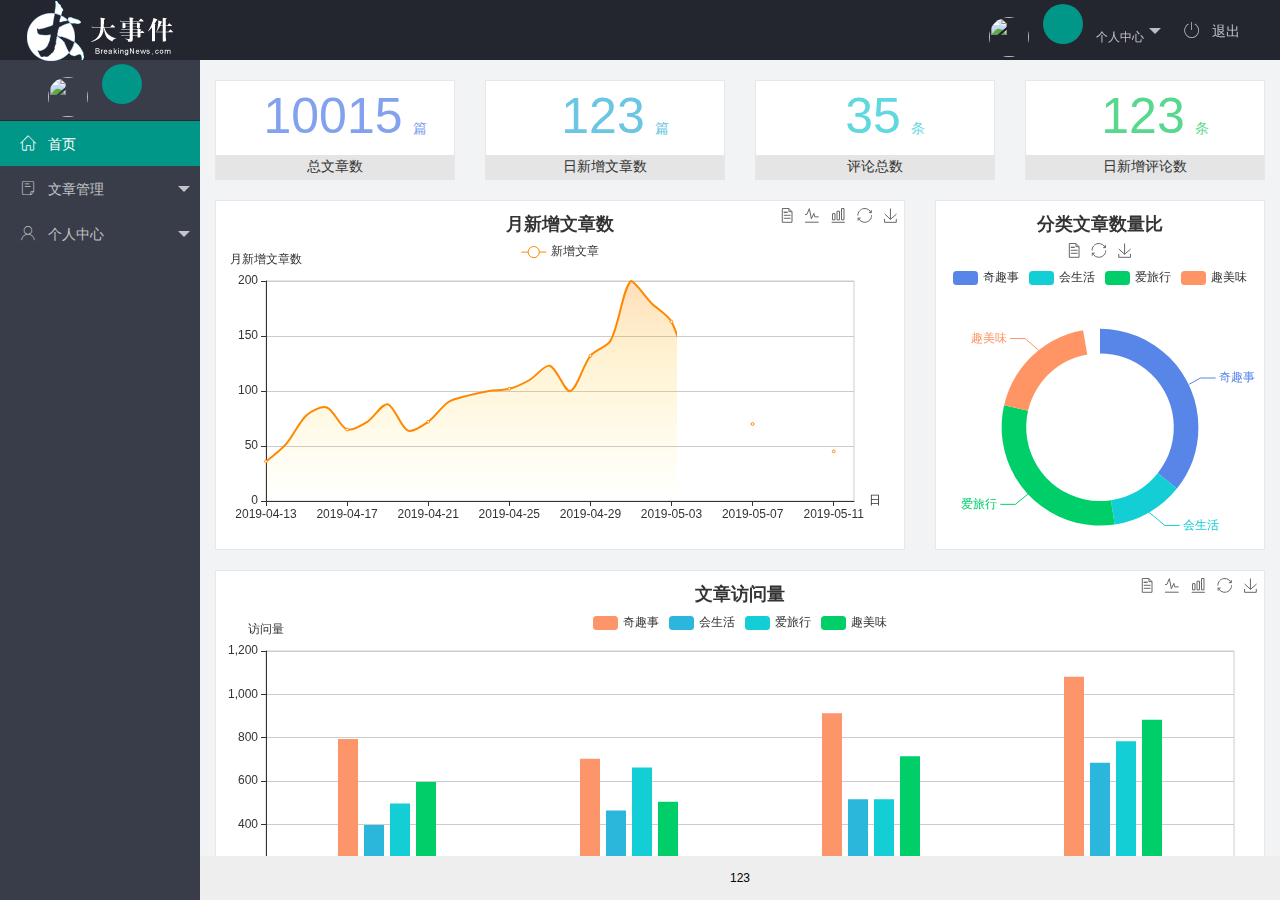
==== index.html @ a7dc9a7e "index.html并且修改了login文件" ====
<!DOCTYPE html>
<html>

<head>
    <meta charset="utf-8">
    <meta name="viewport" content="width=device-width, initial-scale=1, maximum-scale=1">
    <title> 大事件后台 </title>
    <!-- 引入第三方的layui的css -->
    <link rel="stylesheet" href="./assets/lib/layui/css/layui.css">
    <!-- 引入第三方字体库 font -->
    <link rel="stylesheet" href="./assets/fonts/iconfont.css">
    <!-- 引入自己的css -->
    <link rel="stylesheet" href="./assets/css/index.css">
</head>

<body class="layui-layout-body">
    <div class="layui-layout layui-layout-admin">
        <div class="layui-header">
            <div class="layui-logo">
                <img src="./assets/images/logo.png" alt="">
            </div>
            <ul class="layui-nav layui-layout-right">
                <li class="layui-nav-item">
                    <a href="javascript:;" class="userinfo">
                        <img src="" alt="" class="layui-nav-img">
                        <span class="text-avatar">
                         
                        </span>
                        个人中心</a>
                    <dl class="layui-nav-child">
                        <!-- 二级菜单 -->
                        <dd><a href="javascript:;">基本资料</a></dd>
                        <dd><a href="javascript:;">更换头像</a></dd>
                        <dd><a href="javascript:;">重置密码</a></dd>
                    </dl>
                </li>
                <li class="layui-nav-item">
                    <a href="javascript:;" id="logout">
                        <span class="iconfont icon-tuichu"></span>
                        退出
                    </a>
                </li>
            </ul>
        </div>

        <div class="layui-side layui-bg-black">
            <div class="layui-side-scroll">
                <div class="userinfo">
                    <img src="" alt="" class="layui-nav-img">
                    <span class="text-avatar">
                    </span>
                    <span id="welcome"></span>


                </div>
                <!-- 左侧导航区域（可配合layui已有的垂直导航） -->
                <ul class="layui-nav layui-nav-tree" lay-filter="test" lay-shrink="all">
                    <!-- 文章管理 -->
                    <li class="layui-nav-item layui-this">
                        <a href="./home/dashboard.html" target="fg">
                            <span class="iconfont icon-home"></span>
                            首页</a>
                    </li>
                    <!-- 文章管理 -->
                    <li class="layui-nav-item">
                        <a class="" href="javascript:;">
                            <span class="iconfont icon-16"></span>
                            文章管理
                        </a>
                        <dl class="layui-nav-child">
                            <dd>
                                <a href="javascript:;">
                                    <i class="layui-icon layui-icon-app"></i>
                                    文章类别
                                </a>
                            </dd>
                            <dd>
                                <a href="javascript:;">
                                    <i class="layui-icon layui-icon-app"></i>
                                    文章列表
                                </a>
                            </dd>
                            <dd>
                                <a href="javascript:;">
                                    <i class="layui-icon layui-icon-app"></i>
                                    发布文章
                                </a>
                            </dd>
                        </dl>
                    </li>
                    <!-- 个人中心 -->
                    <li class="layui-nav-item">
                        <a href="javascript:;">
                            <span class="iconfont icon-user"></span>
                            个人中心
                        </a>
                        <dl class="layui-nav-child">
                            <dd>
                                <a href="javascript:;">
                                    <i class="layui-icon layui-icon-app"></i>
                                    基本资料
                                </a>
                            </dd>
                            <dd>
                                <a href="javascript:;">
                                    <i class="layui-icon layui-icon-app"></i>
                                    更换头像
                                </a>
                            </dd>
                            <dd>
                                <a href="javascript:;">
                                    <i class="layui-icon layui-icon-app"></i>
                                    重置密码
                                </a>
                            </dd>
                        </dl>
                    </li>
                </ul>
            </div>
        </div>

        <div class="layui-body">
            <!-- 内容主体区域 -->
            <iframe name="fg" src="./home/dashboard.html" frameborder="0"></iframe>
        </div>

        <div class="layui-footer">
            <!-- 底部固定区域 -->
            123
        </div>
    </div>
    <!-- 移入layui的js 文件 实现表单验证 -->
    <script src="./assets/lib/layui/layui.all.js"></script>
    <script src="./assets/lib/jquery.js"></script>
    <script src="./assets/lib/template-web.js"></script>
    <script src="./assets/js/baseAPI.js"></script>
    <script src="./assets/js/index.js"></script>
    <!-- <script>
        //JavaScript代码区域
        layui.use('element', function () {
            var element = layui.element;

        });
    </script> -->


</body>

</html>
---- assets/lib/layui/css/layui.css ----
/** layui-v2.5.5 MIT License By https://www.layui.com */
 .layui-inline,img{display:inline-block;vertical-align:middle}h1,h2,h3,h4,h5,h6{font-weight:400}.layui-edge,.layui-header,.layui-inline,.layui-main{position:relative}.layui-body,.layui-edge,.layui-elip{overflow:hidden}.layui-btn,.layui-edge,.layui-inline,img{vertical-align:middle}.layui-btn,.layui-disabled,.layui-icon,.layui-unselect{-moz-user-select:none;-webkit-user-select:none;-ms-user-select:none}.layui-elip,.layui-form-checkbox span,.layui-form-pane .layui-form-label{text-overflow:ellipsis;white-space:nowrap}.layui-breadcrumb,.layui-tree-btnGroup{visibility:hidden}blockquote,body,button,dd,div,dl,dt,form,h1,h2,h3,h4,h5,h6,input,li,ol,p,pre,td,textarea,th,ul{margin:0;padding:0;-webkit-tap-highlight-color:rgba(0,0,0,0)}a:active,a:hover{outline:0}img{border:none}li{list-style:none}table{border-collapse:collapse;border-spacing:0}h4,h5,h6{font-size:100%}button,input,optgroup,option,select,textarea{font-family:inherit;font-size:inherit;font-style:inherit;font-weight:inherit;outline:0}pre{white-space:pre-wrap;white-space:-moz-pre-wrap;white-space:-pre-wrap;white-space:-o-pre-wrap;word-wrap:break-word}body{line-height:24px;font:14px Helvetica Neue,Helvetica,PingFang SC,Tahoma,Arial,sans-serif}hr{height:1px;margin:10px 0;border:0;clear:both}a{color:#333;text-decoration:none}a:hover{color:#777}a cite{font-style:normal;*cursor:pointer}.layui-border-box,.layui-border-box *{box-sizing:border-box}.layui-box,.layui-box *{box-sizing:content-box}.layui-clear{clear:both;*zoom:1}.layui-clear:after{content:'\20';clear:both;*zoom:1;display:block;height:0}.layui-inline{*display:inline;*zoom:1}.layui-edge{display:inline-block;width:0;height:0;border-width:6px;border-style:dashed;border-color:transparent}.layui-edge-top{top:-4px;border-bottom-color:#999;border-bottom-style:solid}.layui-edge-right{border-left-color:#999;border-left-style:solid}.layui-edge-bottom{top:2px;border-top-color:#999;border-top-style:solid}.layui-edge-left{border-right-color:#999;border-right-style:solid}.layui-disabled,.layui-disabled:hover{color:#d2d2d2!important;cursor:not-allowed!important}.layui-circle{border-radius:100%}.layui-show{display:block!important}.layui-hide{display:none!important}@font-face{font-family:layui-icon;src:url(../font/iconfont.eot?v=250);src:url(../font/iconfont.eot?v=250#iefix) format('embedded-opentype'),url(../font/iconfont.woff2?v=250) format('woff2'),url(../font/iconfont.woff?v=250) format('woff'),url(../font/iconfont.ttf?v=250) format('truetype'),url(../font/iconfont.svg?v=250#layui-icon) format('svg')}.layui-icon{font-family:layui-icon!important;font-size:16px;font-style:normal;-webkit-font-smoothing:antialiased;-moz-osx-font-smoothing:grayscale}.layui-icon-reply-fill:before{content:"\e611"}.layui-icon-set-fill:before{content:"\e614"}.layui-icon-menu-fill:before{content:"\e60f"}.layui-icon-search:before{content:"\e615"}.layui-icon-share:before{content:"\e641"}.layui-icon-set-sm:before{content:"\e620"}.layui-icon-engine:before{content:"\e628"}.layui-icon-close:before{content:"\1006"}.layui-icon-close-fill:before{content:"\1007"}.layui-icon-chart-screen:before{content:"\e629"}.layui-icon-star:before{content:"\e600"}.layui-icon-circle-dot:before{content:"\e617"}.layui-icon-chat:before{content:"\e606"}.layui-icon-release:before{content:"\e609"}.layui-icon-list:before{content:"\e60a"}.layui-icon-chart:before{content:"\e62c"}.layui-icon-ok-circle:before{content:"\1005"}.layui-icon-layim-theme:before{content:"\e61b"}.layui-icon-table:before{content:"\e62d"}.layui-icon-right:before{content:"\e602"}.layui-icon-left:before{content:"\e603"}.layui-icon-cart-simple:before{content:"\e698"}.layui-icon-face-cry:before{content:"\e69c"}.layui-icon-face-smile:before{content:"\e6af"}.layui-icon-survey:before{content:"\e6b2"}.layui-icon-tree:before{content:"\e62e"}.layui-icon-upload-circle:before{content:"\e62f"}.layui-icon-add-circle:before{content:"\e61f"}.layui-icon-download-circle:before{content:"\e601"}.layui-icon-templeate-1:before{content:"\e630"}.layui-icon-util:before{content:"\e631"}.layui-icon-face-surprised:before{content:"\e664"}.layui-icon-edit:before{content:"\e642"}.layui-icon-speaker:before{content:"\e645"}.layui-icon-down:before{content:"\e61a"}.layui-icon-file:before{content:"\e621"}.layui-icon-layouts:before{content:"\e632"}.layui-icon-rate-half:before{content:"\e6c9"}.layui-icon-add-circle-fine:before{content:"\e608"}.layui-icon-prev-circle:before{content:"\e633"}.layui-icon-read:before{content:"\e705"}.layui-icon-404:before{content:"\e61c"}.layui-icon-carousel:before{content:"\e634"}.layui-icon-help:before{content:"\e607"}.layui-icon-code-circle:before{content:"\e635"}.layui-icon-water:before{content:"\e636"}.layui-icon-username:before{content:"\e66f"}.layui-icon-find-fill:before{content:"\e670"}.layui-icon-about:before{content:"\e60b"}.layui-icon-location:before{content:"\e715"}.layui-icon-up:before{content:"\e619"}.layui-icon-pause:before{content:"\e651"}.layui-icon-date:before{content:"\e637"}.layui-icon-layim-uploadfile:before{content:"\e61d"}.layui-icon-delete:before{content:"\e640"}.layui-icon-play:before{content:"\e652"}.layui-icon-top:before{content:"\e604"}.layui-icon-friends:before{content:"\e612"}.layui-icon-refresh-3:before{content:"\e9aa"}.layui-icon-ok:before{content:"\e605"}.layui-icon-layer:before{content:"\e638"}.layui-icon-face-smile-fine:before{content:"\e60c"}.layui-icon-dollar:before{content:"\e659"}.layui-icon-group:before{content:"\e613"}.layui-icon-layim-download:before{content:"\e61e"}.layui-icon-picture-fine:before{content:"\e60d"}.layui-icon-link:before{content:"\e64c"}.layui-icon-diamond:before{content:"\e735"}.layui-icon-log:before{content:"\e60e"}.layui-icon-rate-solid:before{content:"\e67a"}.layui-icon-fonts-del:before{content:"\e64f"}.layui-icon-unlink:before{content:"\e64d"}.layui-icon-fonts-clear:before{content:"\e639"}.layui-icon-triangle-r:before{content:"\e623"}.layui-icon-circle:before{content:"\e63f"}.layui-icon-radio:before{content:"\e643"}.layui-icon-align-center:before{content:"\e647"}.layui-icon-align-right:before{content:"\e648"}.layui-icon-align-left:before{content:"\e649"}.layui-icon-loading-1:before{content:"\e63e"}.layui-icon-return:before{content:"\e65c"}.layui-icon-fonts-strong:before{content:"\e62b"}.layui-icon-upload:before{content:"\e67c"}.layui-icon-dialogue:before{content:"\e63a"}.layui-icon-video:before{content:"\e6ed"}.layui-icon-headset:before{content:"\e6fc"}.layui-icon-cellphone-fine:before{content:"\e63b"}.layui-icon-add-1:before{content:"\e654"}.layui-icon-face-smile-b:before{content:"\e650"}.layui-icon-fonts-html:before{content:"\e64b"}.layui-icon-form:before{content:"\e63c"}.layui-icon-cart:before{content:"\e657"}.layui-icon-camera-fill:before{content:"\e65d"}.layui-icon-tabs:before{content:"\e62a"}.layui-icon-fonts-code:before{content:"\e64e"}.layui-icon-fire:before{content:"\e756"}.layui-icon-set:before{content:"\e716"}.layui-icon-fonts-u:before{content:"\e646"}.layui-icon-triangle-d:before{content:"\e625"}.layui-icon-tips:before{content:"\e702"}.layui-icon-picture:before{content:"\e64a"}.layui-icon-more-vertical:before{content:"\e671"}.layui-icon-flag:before{content:"\e66c"}.layui-icon-loading:before{content:"\e63d"}.layui-icon-fonts-i:before{content:"\e644"}.layui-icon-refresh-1:before{content:"\e666"}.layui-icon-rmb:before{content:"\e65e"}.layui-icon-home:before{content:"\e68e"}.layui-icon-user:before{content:"\e770"}.layui-icon-notice:before{content:"\e667"}.layui-icon-login-weibo:before{content:"\e675"}.layui-icon-voice:before{content:"\e688"}.layui-icon-upload-drag:before{content:"\e681"}.layui-icon-login-qq:before{content:"\e676"}.layui-icon-snowflake:before{content:"\e6b1"}.layui-icon-file-b:before{content:"\e655"}.layui-icon-template:before{content:"\e663"}.layui-icon-auz:before{content:"\e672"}.layui-icon-console:before{content:"\e665"}.layui-icon-app:before{content:"\e653"}.layui-icon-prev:before{content:"\e65a"}.layui-icon-website:before{content:"\e7ae"}.layui-icon-next:before{content:"\e65b"}.layui-icon-component:before{content:"\e857"}.layui-icon-more:before{content:"\e65f"}.layui-icon-login-wechat:before{content:"\e677"}.layui-icon-shrink-right:before{content:"\e668"}.layui-icon-spread-left:before{content:"\e66b"}.layui-icon-camera:before{content:"\e660"}.layui-icon-note:before{content:"\e66e"}.layui-icon-refresh:before{content:"\e669"}.layui-icon-female:before{content:"\e661"}.layui-icon-male:before{content:"\e662"}.layui-icon-password:before{content:"\e673"}.layui-icon-senior:before{content:"\e674"}.layui-icon-theme:before{content:"\e66a"}.layui-icon-tread:before{content:"\e6c5"}.layui-icon-praise:before{content:"\e6c6"}.layui-icon-star-fill:before{content:"\e658"}.layui-icon-rate:before{content:"\e67b"}.layui-icon-template-1:before{content:"\e656"}.layui-icon-vercode:before{content:"\e679"}.layui-icon-cellphone:before{content:"\e678"}.layui-icon-screen-full:before{content:"\e622"}.layui-icon-screen-restore:before{content:"\e758"}.layui-icon-cols:before{content:"\e610"}.layui-icon-export:before{content:"\e67d"}.layui-icon-print:before{content:"\e66d"}.layui-icon-slider:before{content:"\e714"}.layui-icon-addition:before{content:"\e624"}.layui-icon-subtraction:before{content:"\e67e"}.layui-icon-service:before{content:"\e626"}.layui-icon-transfer:before{content:"\e691"}.layui-main{width:1140px;margin:0 auto}.layui-header{z-index:1000;height:60px}.layui-header a:hover{transition:all .5s;-webkit-transition:all .5s}.layui-side{position:fixed;left:0;top:0;bottom:0;z-index:999;width:200px;overflow-x:hidden}.layui-side-scroll{position:relative;width:220px;height:100%;overflow-x:hidden}.layui-body{position:absolute;left:200px;right:0;top:0;bottom:0;z-index:998;width:auto;overflow-y:auto;box-sizing:border-box}.layui-layout-body{overflow:hidden}.layui-layout-admin .layui-header{background-color:#23262E}.layui-layout-admin .layui-side{top:60px;width:200px;overflow-x:hidden}.layui-layout-admin .layui-body{position:fixed;top:60px;bottom:44px}.layui-layout-admin .layui-main{width:auto;margin:0 15px}.layui-layout-admin .layui-footer{position:fixed;left:200px;right:0;bottom:0;height:44px;line-height:44px;padding:0 15px;background-color:#eee}.layui-layout-admin .layui-logo{position:absolute;left:0;top:0;width:200px;height:100%;line-height:60px;text-align:center;color:#009688;font-size:16px}.layui-layout-admin .layui-header .layui-nav{background:0 0}.layui-layout-left{position:absolute!important;left:200px;top:0}.layui-layout-right{position:absolute!important;right:0;top:0}.layui-container{position:relative;margin:0 auto;padding:0 15px;box-sizing:border-box}.layui-fluid{position:relative;margin:0 auto;padding:0 15px}.layui-row:after,.layui-row:before{content:'';display:block;clear:both}.layui-col-lg1,.layui-col-lg10,.layui-col-lg11,.layui-col-lg12,.layui-col-lg2,.layui-col-lg3,.layui-col-lg4,.layui-col-lg5,.layui-col-lg6,.layui-col-lg7,.layui-col-lg8,.layui-col-lg9,.layui-col-md1,.layui-col-md10,.layui-col-md11,.layui-col-md12,.layui-col-md2,.layui-col-md3,.layui-col-md4,.layui-col-md5,.layui-col-md6,.layui-col-md7,.layui-col-md8,.layui-col-md9,.layui-col-sm1,.layui-col-sm10,.layui-col-sm11,.layui-col-sm12,.layui-col-sm2,.layui-col-sm3,.layui-col-sm4,.layui-col-sm5,.layui-col-sm6,.layui-col-sm7,.layui-col-sm8,.layui-col-sm9,.layui-col-xs1,.layui-col-xs10,.layui-col-xs11,.layui-col-xs12,.layui-col-xs2,.layui-col-xs3,.layui-col-xs4,.layui-col-xs5,.layui-col-xs6,.layui-col-xs7,.layui-col-xs8,.layui-col-xs9{position:relative;display:block;box-sizing:border-box}.layui-col-xs1,.layui-col-xs10,.layui-col-xs11,.layui-col-xs12,.layui-col-xs2,.layui-col-xs3,.layui-col-xs4,.layui-col-xs5,.layui-col-xs6,.layui-col-xs7,.layui-col-xs8,.layui-col-xs9{float:left}.layui-col-xs1{width:8.33333333%}.layui-col-xs2{width:16.66666667%}.layui-col-xs3{width:25%}.layui-col-xs4{width:33.33333333%}.layui-col-xs5{width:41.66666667%}.layui-col-xs6{width:50%}.layui-col-xs7{width:58.33333333%}.layui-col-xs8{width:66.66666667%}.layui-col-xs9{width:75%}.layui-col-xs10{width:83.33333333%}.layui-col-xs11{width:91.66666667%}.layui-col-xs12{width:100%}.layui-col-xs-offset1{margin-left:8.33333333%}.layui-col-xs-offset2{margin-left:16.66666667%}.layui-col-xs-offset3{margin-left:25%}.layui-col-xs-offset4{margin-left:33.33333333%}.layui-col-xs-offset5{margin-left:41.66666667%}.layui-col-xs-offset6{margin-left:50%}.layui-col-xs-offset7{margin-left:58.33333333%}.layui-col-xs-offset8{margin-left:66.66666667%}.layui-col-xs-offset9{margin-left:75%}.layui-col-xs-offset10{margin-left:83.33333333%}.layui-col-xs-offset11{margin-left:91.66666667%}.layui-col-xs-offset12{margin-left:100%}@media screen and (max-width:768px){.layui-hide-xs{display:none!important}.layui-show-xs-block{display:block!important}.layui-show-xs-inline{display:inline!important}.layui-show-xs-inline-block{display:inline-block!important}}@media screen and (min-width:768px){.layui-container{width:750px}.layui-hide-sm{display:none!important}.layui-show-sm-block{display:block!important}.layui-show-sm-inline{display:inline!important}.layui-show-sm-inline-block{display:inline-block!important}.layui-col-sm1,.layui-col-sm10,.layui-col-sm11,.layui-col-sm12,.layui-col-sm2,.layui-col-sm3,.layui-col-sm4,.layui-col-sm5,.layui-col-sm6,.layui-col-sm7,.layui-col-sm8,.layui-col-sm9{float:left}.layui-col-sm1{width:8.33333333%}.layui-col-sm2{width:16.66666667%}.layui-col-sm3{width:25%}.layui-col-sm4{width:33.33333333%}.layui-col-sm5{width:41.66666667%}.layui-col-sm6{width:50%}.layui-col-sm7{width:58.33333333%}.layui-col-sm8{width:66.66666667%}.layui-col-sm9{width:75%}.layui-col-sm10{width:83.33333333%}.layui-col-sm11{width:91.66666667%}.layui-col-sm12{width:100%}.layui-col-sm-offset1{margin-left:8.33333333%}.layui-col-sm-offset2{margin-left:16.66666667%}.layui-col-sm-offset3{margin-left:25%}.layui-col-sm-offset4{margin-left:33.33333333%}.layui-col-sm-offset5{margin-left:41.66666667%}.layui-col-sm-offset6{margin-left:50%}.layui-col-sm-offset7{margin-left:58.33333333%}.layui-col-sm-offset8{margin-left:66.66666667%}.layui-col-sm-offset9{margin-left:75%}.layui-col-sm-offset10{margin-left:83.33333333%}.layui-col-sm-offset11{margin-left:91.66666667%}.layui-col-sm-offset12{margin-left:100%}}@media screen and (min-width:992px){.layui-container{width:970px}.layui-hide-md{display:none!important}.layui-show-md-block{display:block!important}.layui-show-md-inline{display:inline!important}.layui-show-md-inline-block{display:inline-block!important}.layui-col-md1,.layui-col-md10,.layui-col-md11,.layui-col-md12,.layui-col-md2,.layui-col-md3,.layui-col-md4,.layui-col-md5,.layui-col-md6,.layui-col-md7,.layui-col-md8,.layui-col-md9{float:left}.layui-col-md1{width:8.33333333%}.layui-col-md2{width:16.66666667%}.layui-col-md3{width:25%}.layui-col-md4{width:33.33333333%}.layui-col-md5{width:41.66666667%}.layui-col-md6{width:50%}.layui-col-md7{width:58.33333333%}.layui-col-md8{width:66.66666667%}.layui-col-md9{width:75%}.layui-col-md10{width:83.33333333%}.layui-col-md11{width:91.66666667%}.layui-col-md12{width:100%}.layui-col-md-offset1{margin-left:8.33333333%}.layui-col-md-offset2{margin-left:16.66666667%}.layui-col-md-offset3{margin-left:25%}.layui-col-md-offset4{margin-left:33.33333333%}.layui-col-md-offset5{margin-left:41.66666667%}.layui-col-md-offset6{margin-left:50%}.layui-col-md-offset7{margin-left:58.33333333%}.layui-col-md-offset8{margin-left:66.66666667%}.layui-col-md-offset9{margin-left:75%}.layui-col-md-offset10{margin-left:83.33333333%}.layui-col-md-offset11{margin-left:91.66666667%}.layui-col-md-offset12{margin-left:100%}}@media screen and (min-width:1200px){.layui-container{width:1170px}.layui-hide-lg{display:none!important}.layui-show-lg-block{display:block!important}.layui-show-lg-inline{display:inline!important}.layui-show-lg-inline-block{display:inline-block!important}.layui-col-lg1,.layui-col-lg10,.layui-col-lg11,.layui-col-lg12,.layui-col-lg2,.layui-col-lg3,.layui-col-lg4,.layui-col-lg5,.layui-col-lg6,.layui-col-lg7,.layui-col-lg8,.layui-col-lg9{float:left}.layui-col-lg1{width:8.33333333%}.layui-col-lg2{width:16.66666667%}.layui-col-lg3{width:25%}.layui-col-lg4{width:33.33333333%}.layui-col-lg5{width:41.66666667%}.layui-col-lg6{width:50%}.layui-col-lg7{width:58.33333333%}.layui-col-lg8{width:66.66666667%}.layui-col-lg9{width:75%}.layui-col-lg10{width:83.33333333%}.layui-col-lg11{width:91.66666667%}.layui-col-lg12{width:100%}.layui-col-lg-offset1{margin-left:8.33333333%}.layui-col-lg-offset2{margin-left:16.66666667%}.layui-col-lg-offset3{margin-left:25%}.layui-col-lg-offset4{margin-left:33.33333333%}.layui-col-lg-offset5{margin-left:41.66666667%}.layui-col-lg-offset6{margin-left:50%}.layui-col-lg-offset7{margin-left:58.33333333%}.layui-col-lg-offset8{margin-left:66.66666667%}.layui-col-lg-offset9{margin-left:75%}.layui-col-lg-offset10{margin-left:83.33333333%}.layui-col-lg-offset11{margin-left:91.66666667%}.layui-col-lg-offset12{margin-left:100%}}.layui-col-space1{margin:-.5px}.layui-col-space1>*{padding:.5px}.layui-col-space3{margin:-1.5px}.layui-col-space3>*{padding:1.5px}.layui-col-space5{margin:-2.5px}.layui-col-space5>*{padding:2.5px}.layui-col-space8{margin:-3.5px}.layui-col-space8>*{padding:3.5px}.layui-col-space10{margin:-5px}.layui-col-space10>*{padding:5px}.layui-col-space12{margin:-6px}.layui-col-space12>*{padding:6px}.layui-col-space15{margin:-7.5px}.layui-col-space15>*{padding:7.5px}.layui-col-space18{margin:-9px}.layui-col-space18>*{padding:9px}.layui-col-space20{margin:-10px}.layui-col-space20>*{padding:10px}.layui-col-space22{margin:-11px}.layui-col-space22>*{padding:11px}.layui-col-space25{margin:-12.5px}.layui-col-space25>*{padding:12.5px}.layui-col-space30{margin:-15px}.layui-col-space30>*{padding:15px}.layui-btn,.layui-input,.layui-select,.layui-textarea,.layui-upload-button{outline:0;-webkit-appearance:none;transition:all .3s;-webkit-transition:all .3s;box-sizing:border-box}.layui-elem-quote{margin-bottom:10px;padding:15px;line-height:22px;border-left:5px solid #009688;border-radius:0 2px 2px 0;background-color:#f2f2f2}.layui-quote-nm{border-style:solid;border-width:1px 1px 1px 5px;background:0 0}.layui-elem-field{margin-bottom:10px;padding:0;border-width:1px;border-style:solid}.layui-elem-field legend{margin-left:20px;padding:0 10px;font-size:20px;font-weight:300}.layui-field-title{margin:10px 0 20px;border-width:1px 0 0}.layui-field-box{padding:10px 15px}.layui-field-title .layui-field-box{padding:10px 0}.layui-progress{position:relative;height:6px;border-radius:20px;background-color:#e2e2e2}.layui-progress-bar{position:absolute;left:0;top:0;width:0;max-width:100%;height:6px;border-radius:20px;text-align:right;background-color:#5FB878;transition:all .3s;-webkit-transition:all .3s}.layui-progress-big,.layui-progress-big .layui-progress-bar{height:18px;line-height:18px}.layui-progress-text{position:relative;top:-20px;line-height:18px;font-size:12px;color:#666}.layui-progress-big .layui-progress-text{position:static;padding:0 10px;color:#fff}.layui-collapse{border-width:1px;border-style:solid;border-radius:2px}.layui-colla-content,.layui-colla-item{border-top-width:1px;border-top-style:solid}.layui-colla-item:first-child{border-top:none}.layui-colla-title{position:relative;height:42px;line-height:42px;padding:0 15px 0 35px;color:#333;background-color:#f2f2f2;cursor:pointer;font-size:14px;overflow:hidden}.layui-colla-content{display:none;padding:10px 15px;line-height:22px;color:#666}.layui-colla-icon{position:absolute;left:15px;top:0;font-size:14px}.layui-card{margin-bottom:15px;border-radius:2px;background-color:#fff;box-shadow:0 1px 2px 0 rgba(0,0,0,.05)}.layui-card:last-child{margin-bottom:0}.layui-card-header{position:relative;height:42px;line-height:42px;padding:0 15px;border-bottom:1px solid #f6f6f6;color:#333;border-radius:2px 2px 0 0;font-size:14px}.layui-bg-black,.layui-bg-blue,.layui-bg-cyan,.layui-bg-green,.layui-bg-orange,.layui-bg-red{color:#fff!important}.layui-card-body{position:relative;padding:10px 15px;line-height:24px}.layui-card-body[pad15]{padding:15px}.layui-card-body[pad20]{padding:20px}.layui-card-body .layui-table{margin:5px 0}.layui-card .layui-tab{margin:0}.layui-panel-window{position:relative;padding:15px;border-radius:0;border-top:5px solid #E6E6E6;background-color:#fff}.layui-auxiliar-moving{position:fixed;left:0;right:0;top:0;bottom:0;width:100%;height:100%;background:0 0;z-index:9999999999}.layui-form-label,.layui-form-mid,.layui-form-select,.layui-input-block,.layui-input-inline,.layui-textarea{position:relative}.layui-bg-red{background-color:#FF5722!important}.layui-bg-orange{background-color:#FFB800!important}.layui-bg-green{background-color:#009688!important}.layui-bg-cyan{background-color:#2F4056!important}.layui-bg-blue{background-color:#1E9FFF!important}.layui-bg-black{background-color:#393D49!important}.layui-bg-gray{background-color:#eee!important;color:#666!important}.layui-badge-rim,.layui-colla-content,.layui-colla-item,.layui-collapse,.layui-elem-field,.layui-form-pane .layui-form-item[pane],.layui-form-pane .layui-form-label,.layui-input,.layui-layedit,.layui-layedit-tool,.layui-quote-nm,.layui-select,.layui-tab-bar,.layui-tab-card,.layui-tab-title,.layui-tab-title .layui-this:after,.layui-textarea{border-color:#e6e6e6}.layui-timeline-item:before,hr{background-color:#e6e6e6}.layui-text{line-height:22px;font-size:14px;color:#666}.layui-text h1,.layui-text h2,.layui-text h3{font-weight:500;color:#333}.layui-text h1{font-size:30px}.layui-text h2{font-size:24px}.layui-text h3{font-size:18px}.layui-text a:not(.layui-btn){color:#01AAED}.layui-text a:not(.layui-btn):hover{text-decoration:underline}.layui-text ul{padding:5px 0 5px 15px}.layui-text ul li{margin-top:5px;list-style-type:disc}.layui-text em,.layui-word-aux{color:#999!important;padding:0 5px!important}.layui-btn{display:inline-block;height:38px;line-height:38px;padding:0 18px;background-color:#009688;color:#fff;white-space:nowrap;text-align:center;font-size:14px;border:none;border-radius:2px;cursor:pointer}.layui-btn:hover{opacity:.8;filter:alpha(opacity=80);color:#fff}.layui-btn:active{opacity:1;filter:alpha(opacity=100)}.layui-btn+.layui-btn{margin-left:10px}.layui-btn-container{font-size:0}.layui-btn-container .layui-btn{margin-right:10px;margin-bottom:10px}.layui-btn-container .layui-btn+.layui-btn{margin-left:0}.layui-table .layui-btn-container .layui-btn{margin-bottom:9px}.layui-btn-radius{border-radius:100px}.layui-btn .layui-icon{margin-right:3px;font-size:18px;vertical-align:bottom;vertical-align:middle\9}.layui-btn-primary{border:1px solid #C9C9C9;background-color:#fff;color:#555}.layui-btn-primary:hover{border-color:#009688;color:#333}.layui-btn-normal{background-color:#1E9FFF}.layui-btn-warm{background-color:#FFB800}.layui-btn-danger{background-color:#FF5722}.layui-btn-checked{background-color:#5FB878}.layui-btn-disabled,.layui-btn-disabled:active,.layui-btn-disabled:hover{border:1px solid #e6e6e6;background-color:#FBFBFB;color:#C9C9C9;cursor:not-allowed;opacity:1}.layui-btn-lg{height:44px;line-height:44px;padding:0 25px;font-size:16px}.layui-btn-sm{height:30px;line-height:30px;padding:0 10px;font-size:12px}.layui-btn-sm i{font-size:16px!important}.layui-btn-xs{height:22px;line-height:22px;padding:0 5px;font-size:12px}.layui-btn-xs i{font-size:14px!important}.layui-btn-group{display:inline-block;vertical-align:middle;font-size:0}.layui-btn-group .layui-btn{margin-left:0!important;margin-right:0!important;border-left:1px solid rgba(255,255,255,.5);border-radius:0}.layui-btn-group .layui-btn-primary{border-left:none}.layui-btn-group .layui-btn-primary:hover{border-color:#C9C9C9;color:#009688}.layui-btn-group .layui-btn:first-child{border-left:none;border-radius:2px 0 0 2px}.layui-btn-group .layui-btn-primary:first-child{border-left:1px solid #c9c9c9}.layui-btn-group .layui-btn:last-child{border-radius:0 2px 2px 0}.layui-btn-group .layui-btn+.layui-btn{margin-left:0}.layui-btn-group+.layui-btn-group{margin-left:10px}.layui-btn-fluid{width:100%}.layui-input,.layui-select,.layui-textarea{height:38px;line-height:1.3;line-height:38px\9;border-width:1px;border-style:solid;background-color:#fff;border-radius:2px}.layui-input::-webkit-input-placeholder,.layui-select::-webkit-input-placeholder,.layui-textarea::-webkit-input-placeholder{line-height:1.3}.layui-input,.layui-textarea{display:block;width:100%;padding-left:10px}.layui-input:hover,.layui-textarea:hover{border-color:#D2D2D2!important}.layui-input:focus,.layui-textarea:focus{border-color:#C9C9C9!important}.layui-textarea{min-height:100px;height:auto;line-height:20px;padding:6px 10px;resize:vertical}.layui-select{padding:0 10px}.layui-form input[type=checkbox],.layui-form input[type=radio],.layui-form select{display:none}.layui-form [lay-ignore]{display:initial}.layui-form-item{margin-bottom:15px;clear:both;*zoom:1}.layui-form-item:after{content:'\20';clear:both;*zoom:1;display:block;height:0}.layui-form-label{float:left;display:block;padding:9px 15px;width:80px;font-weight:400;line-height:20px;text-align:right}.layui-form-label-col{display:block;float:none;padding:9px 0;line-height:20px;text-align:left}.layui-form-item .layui-inline{margin-bottom:5px;margin-right:10px}.layui-input-block{margin-left:110px;min-height:36px}.layui-input-inline{display:inline-block;vertical-align:middle}.layui-form-item .layui-input-inline{float:left;width:190px;margin-right:10px}.layui-form-text .layui-input-inline{width:auto}.layui-form-mid{float:left;display:block;padding:9px 0!important;line-height:20px;margin-right:10px}.layui-form-danger+.layui-form-select .layui-input,.layui-form-danger:focus{border-color:#FF5722!important}.layui-form-select .layui-input{padding-right:30px;cursor:pointer}.layui-form-select .layui-edge{position:absolute;right:10px;top:50%;margin-top:-3px;cursor:pointer;border-width:6px;border-top-color:#c2c2c2;border-top-style:solid;transition:all .3s;-webkit-transition:all .3s}.layui-form-select dl{display:none;position:absolute;left:0;top:42px;padding:5px 0;z-index:899;min-width:100%;border:1px solid #d2d2d2;max-height:300px;overflow-y:auto;background-color:#fff;border-radius:2px;box-shadow:0 2px 4px rgba(0,0,0,.12);box-sizing:border-box}.layui-form-select dl dd,.layui-form-select dl dt{padding:0 10px;line-height:36px;white-space:nowrap;overflow:hidden;text-overflow:ellipsis}.layui-form-select dl dt{font-size:12px;color:#999}.layui-form-select dl dd{cursor:pointer}.layui-form-select dl dd:hover{background-color:#f2f2f2;-webkit-transition:.5s all;transition:.5s all}.layui-form-select .layui-select-group dd{padding-left:20px}.layui-form-select dl dd.layui-select-tips{padding-left:10px!important;color:#999}.layui-form-select dl dd.layui-this{background-color:#5FB878;color:#fff}.layui-form-checkbox,.layui-form-select dl dd.layui-disabled{background-color:#fff}.layui-form-selected dl{display:block}.layui-form-checkbox,.layui-form-checkbox *,.layui-form-switch{display:inline-block;vertical-align:middle}.layui-form-selected .layui-edge{margin-top:-9px;-webkit-transform:rotate(180deg);transform:rotate(180deg);margin-top:-3px\9}:root .layui-form-selected .layui-edge{margin-top:-9px\0/IE9}.layui-form-selectup dl{top:auto;bottom:42px}.layui-select-none{margin:5px 0;text-align:center;color:#999}.layui-select-disabled .layui-disabled{border-color:#eee!important}.layui-select-disabled .layui-edge{border-top-color:#d2d2d2}.layui-form-checkbox{position:relative;height:30px;line-height:30px;margin-right:10px;padding-right:30px;cursor:pointer;font-size:0;-webkit-transition:.1s linear;transition:.1s linear;box-sizing:border-box}.layui-form-checkbox span{padding:0 10px;height:100%;font-size:14px;border-radius:2px 0 0 2px;background-color:#d2d2d2;color:#fff;overflow:hidden}.layui-form-checkbox:hover span{background-color:#c2c2c2}.layui-form-checkbox i{position:absolute;right:0;top:0;width:30px;height:28px;border:1px solid #d2d2d2;border-left:none;border-radius:0 2px 2px 0;color:#fff;font-size:20px;text-align:center}.layui-form-checkbox:hover i{border-color:#c2c2c2;color:#c2c2c2}.layui-form-checked,.layui-form-checked:hover{border-color:#5FB878}.layui-form-checked span,.layui-form-checked:hover span{background-color:#5FB878}.layui-form-checked i,.layui-form-checked:hover i{color:#5FB878}.layui-form-item .layui-form-checkbox{margin-top:4px}.layui-form-checkbox[lay-skin=primary]{height:auto!important;line-height:normal!important;min-width:18px;min-height:18px;border:none!important;margin-right:0;padding-left:28px;padding-right:0;background:0 0}.layui-form-checkbox[lay-skin=primary] span{padding-left:0;padding-right:15px;line-height:18px;background:0 0;color:#666}.layui-form-checkbox[lay-skin=primary] i{right:auto;left:0;width:16px;height:16px;line-height:16px;border:1px solid #d2d2d2;font-size:12px;border-radius:2px;background-color:#fff;-webkit-transition:.1s linear;transition:.1s linear}.layui-form-checkbox[lay-skin=primary]:hover i{border-color:#5FB878;color:#fff}.layui-form-checked[lay-skin=primary] i{border-color:#5FB878!important;background-color:#5FB878;color:#fff}.layui-checkbox-disbaled[lay-skin=primary] span{background:0 0!important;color:#c2c2c2}.layui-checkbox-disbaled[lay-skin=primary]:hover i{border-color:#d2d2d2}.layui-form-item .layui-form-checkbox[lay-skin=primary]{margin-top:10px}.layui-form-switch{position:relative;height:22px;line-height:22px;min-width:35px;padding:0 5px;margin-top:8px;border:1px solid #d2d2d2;border-radius:20px;cursor:pointer;background-color:#fff;-webkit-transition:.1s linear;transition:.1s linear}.layui-form-switch i{position:absolute;left:5px;top:3px;width:16px;height:16px;border-radius:20px;background-color:#d2d2d2;-webkit-transition:.1s linear;transition:.1s linear}.layui-form-switch em{position:relative;top:0;width:25px;margin-left:21px;padding:0!important;text-align:center!important;color:#999!important;font-style:normal!important;font-size:12px}.layui-form-onswitch{border-color:#5FB878;background-color:#5FB878}.layui-checkbox-disbaled,.layui-checkbox-disbaled i{border-color:#e2e2e2!important}.layui-form-onswitch i{left:100%;margin-left:-21px;background-color:#fff}.layui-form-onswitch em{margin-left:5px;margin-right:21px;color:#fff!important}.layui-checkbox-disbaled span{background-color:#e2e2e2!important}.layui-checkbox-disbaled:hover i{color:#fff!important}[lay-radio]{display:none}.layui-form-radio,.layui-form-radio *{display:inline-block;vertical-align:middle}.layui-form-radio{line-height:28px;margin:6px 10px 0 0;padding-right:10px;cursor:pointer;font-size:0}.layui-form-radio *{font-size:14px}.layui-form-radio>i{margin-right:8px;font-size:22px;color:#c2c2c2}.layui-form-radio>i:hover,.layui-form-radioed>i{color:#5FB878}.layui-radio-disbaled>i{color:#e2e2e2!important}.layui-form-pane .layui-form-label{width:110px;padding:8px 15px;height:38px;line-height:20px;border-width:1px;border-style:solid;border-radius:2px 0 0 2px;text-align:center;background-color:#FBFBFB;overflow:hidden;box-sizing:border-box}.layui-form-pane .layui-input-inline{margin-left:-1px}.layui-form-pane .layui-input-block{margin-left:110px;left:-1px}.layui-form-pane .layui-input{border-radius:0 2px 2px 0}.layui-form-pane .layui-form-text .layui-form-label{float:none;width:100%;border-radius:2px;box-sizing:border-box;text-align:left}.layui-form-pane .layui-form-text .layui-input-inline{display:block;margin:0;top:-1px;clear:both}.layui-form-pane .layui-form-text .layui-input-block{margin:0;left:0;top:-1px}.layui-form-pane .layui-form-text .layui-textarea{min-height:100px;border-radius:0 0 2px 2px}.layui-form-pane .layui-form-checkbox{margin:4px 0 4px 10px}.layui-form-pane .layui-form-radio,.layui-form-pane .layui-form-switch{margin-top:6px;margin-left:10px}.layui-form-pane .layui-form-item[pane]{position:relative;border-width:1px;border-style:solid}.layui-form-pane .layui-form-item[pane] .layui-form-label{position:absolute;left:0;top:0;height:100%;border-width:0 1px 0 0}.layui-form-pane .layui-form-item[pane] .layui-input-inline{margin-left:110px}@media screen and (max-width:450px){.layui-form-item .layui-form-label{text-overflow:ellipsis;overflow:hidden;white-space:nowrap}.layui-form-item .layui-inline{display:block;margin-right:0;margin-bottom:20px;clear:both}.layui-form-item .layui-inline:after{content:'\20';clear:both;display:block;height:0}.layui-form-item .layui-input-inline{display:block;float:none;left:-3px;width:auto;margin:0 0 10px 112px}.layui-form-item .layui-input-inline+.layui-form-mid{margin-left:110px;top:-5px;padding:0}.layui-form-item .layui-form-checkbox{margin-right:5px;margin-bottom:5px}}.layui-layedit{border-width:1px;border-style:solid;border-radius:2px}.layui-layedit-tool{padding:3px 5px;border-bottom-width:1px;border-bottom-style:solid;font-size:0}.layedit-tool-fixed{position:fixed;top:0;border-top:1px solid #e2e2e2}.layui-layedit-tool .layedit-tool-mid,.layui-layedit-tool .layui-icon{display:inline-block;vertical-align:middle;text-align:center;font-size:14px}.layui-layedit-tool .layui-icon{position:relative;width:32px;height:30px;line-height:30px;margin:3px 5px;color:#777;cursor:pointer;border-radius:2px}.layui-layedit-tool .layui-icon:hover{color:#393D49}.layui-layedit-tool .layui-icon:active{color:#000}.layui-layedit-tool .layedit-tool-active{background-color:#e2e2e2;color:#000}.layui-layedit-tool .layui-disabled,.layui-layedit-tool .layui-disabled:hover{color:#d2d2d2;cursor:not-allowed}.layui-layedit-tool .layedit-tool-mid{width:1px;height:18px;margin:0 10px;background-color:#d2d2d2}.layedit-tool-html{width:50px!important;font-size:30px!important}.layedit-tool-b,.layedit-tool-code,.layedit-tool-help{font-size:16px!important}.layedit-tool-d,.layedit-tool-face,.layedit-tool-image,.layedit-tool-unlink{font-size:18px!important}.layedit-tool-image input{position:absolute;font-size:0;left:0;top:0;width:100%;height:100%;opacity:.01;filter:Alpha(opacity=1);cursor:pointer}.layui-layedit-iframe iframe{display:block;width:100%}#LAY_layedit_code{overflow:hidden}.layui-laypage{display:inline-block;*display:inline;*zoom:1;vertical-align:middle;margin:10px 0;font-size:0}.layui-laypage>a:first-child,.layui-laypage>a:first-child em{border-radius:2px 0 0 2px}.layui-laypage>a:last-child,.layui-laypage>a:last-child em{border-radius:0 2px 2px 0}.layui-laypage>:first-child{margin-left:0!important}.layui-laypage>:last-child{margin-right:0!important}.layui-laypage a,.layui-laypage button,.layui-laypage input,.layui-laypage select,.layui-laypage span{border:1px solid #e2e2e2}.layui-laypage a,.layui-laypage span{display:inline-block;*display:inline;*zoom:1;vertical-align:middle;padding:0 15px;height:28px;line-height:28px;margin:0 -1px 5px 0;background-color:#fff;color:#333;font-size:12px}.layui-flow-more a *,.layui-laypage input,.layui-table-view select[lay-ignore]{display:inline-block}.layui-laypage a:hover{color:#009688}.layui-laypage em{font-style:normal}.layui-laypage .layui-laypage-spr{color:#999;font-weight:700}.layui-laypage a{text-decoration:none}.layui-laypage .layui-laypage-curr{position:relative}.layui-laypage .layui-laypage-curr em{position:relative;color:#fff}.layui-laypage .layui-laypage-curr .layui-laypage-em{position:absolute;left:-1px;top:-1px;padding:1px;width:100%;height:100%;background-color:#009688}.layui-laypage-em{border-radius:2px}.layui-laypage-next em,.layui-laypage-prev em{font-family:Sim sun;font-size:16px}.layui-laypage .layui-laypage-count,.layui-laypage .layui-laypage-limits,.layui-laypage .layui-laypage-refresh,.layui-laypage .layui-laypage-skip{margin-left:10px;margin-right:10px;padding:0;border:none}.layui-laypage .layui-laypage-limits,.layui-laypage .layui-laypage-refresh{vertical-align:top}.layui-laypage .layui-laypage-refresh i{font-size:18px;cursor:pointer}.layui-laypage select{height:22px;padding:3px;border-radius:2px;cursor:pointer}.layui-laypage .layui-laypage-skip{height:30px;line-height:30px;color:#999}.layui-laypage button,.layui-laypage input{height:30px;line-height:30px;border-radius:2px;vertical-align:top;background-color:#fff;box-sizing:border-box}.layui-laypage input{width:40px;margin:0 10px;padding:0 3px;text-align:center}.layui-laypage input:focus,.layui-laypage select:focus{border-color:#009688!important}.layui-laypage button{margin-left:10px;padding:0 10px;cursor:pointer}.layui-table,.layui-table-view{margin:10px 0}.layui-flow-more{margin:10px 0;text-align:center;color:#999;font-size:14px}.layui-flow-more a{height:32px;line-height:32px}.layui-flow-more a *{vertical-align:top}.layui-flow-more a cite{padding:0 20px;border-radius:3px;background-color:#eee;color:#333;font-style:normal}.layui-flow-more a cite:hover{opacity:.8}.layui-flow-more a i{font-size:30px;color:#737383}.layui-table{width:100%;background-color:#fff;color:#666}.layui-table tr{transition:all .3s;-webkit-transition:all .3s}.layui-table th{text-align:left;font-weight:400}.layui-table tbody tr:hover,.layui-table thead tr,.layui-table-click,.layui-table-header,.layui-table-hover,.layui-table-mend,.layui-table-patch,.layui-table-tool,.layui-table-total,.layui-table-total tr,.layui-table[lay-even] tr:nth-child(even){background-color:#f2f2f2}.layui-table td,.layui-table th,.layui-table-col-set,.layui-table-fixed-r,.layui-table-grid-down,.layui-table-header,.layui-table-page,.layui-table-tips-main,.layui-table-tool,.layui-table-total,.layui-table-view,.layui-table[lay-skin=line],.layui-table[lay-skin=row]{border-width:1px;border-style:solid;border-color:#e6e6e6}.layui-table td,.layui-table th{position:relative;padding:9px 15px;min-height:20px;line-height:20px;font-size:14px}.layui-table[lay-skin=line] td,.layui-table[lay-skin=line] th{border-width:0 0 1px}.layui-table[lay-skin=row] td,.layui-table[lay-skin=row] th{border-width:0 1px 0 0}.layui-table[lay-skin=nob] td,.layui-table[lay-skin=nob] th{border:none}.layui-table img{max-width:100px}.layui-table[lay-size=lg] td,.layui-table[lay-size=lg] th{padding:15px 30px}.layui-table-view .layui-table[lay-size=lg] .layui-table-cell{height:40px;line-height:40px}.layui-table[lay-size=sm] td,.layui-table[lay-size=sm] th{font-size:12px;padding:5px 10px}.layui-table-view .layui-table[lay-size=sm] .layui-table-cell{height:20px;line-height:20px}.layui-table[lay-data]{display:none}.layui-table-box{position:relative;overflow:hidden}.layui-table-view .layui-table{position:relative;width:auto;margin:0}.layui-table-view .layui-table[lay-skin=line]{border-width:0 1px 0 0}.layui-table-view .layui-table[lay-skin=row]{border-width:0 0 1px}.layui-table-view .layui-table td,.layui-table-view .layui-table th{padding:5px 0;border-top:none;border-left:none}.layui-table-view .layui-table th.layui-unselect .layui-table-cell span{cursor:pointer}.layui-table-view .layui-table td{cursor:default}.layui-table-view .layui-table td[data-edit=text]{cursor:text}.layui-table-view .layui-form-checkbox[lay-skin=primary] i{width:18px;height:18px}.layui-table-view .layui-form-radio{line-height:0;padding:0}.layui-table-view .layui-form-radio>i{margin:0;font-size:20px}.layui-table-init{position:absolute;left:0;top:0;width:100%;height:100%;text-align:center;z-index:110}.layui-table-init .layui-icon{position:absolute;left:50%;top:50%;margin:-15px 0 0 -15px;font-size:30px;color:#c2c2c2}.layui-table-header{border-width:0 0 1px;overflow:hidden}.layui-table-header .layui-table{margin-bottom:-1px}.layui-table-tool .layui-inline[lay-event]{position:relative;width:26px;height:26px;padding:5px;line-height:16px;margin-right:10px;text-align:center;color:#333;border:1px solid #ccc;cursor:pointer;-webkit-transition:.5s all;transition:.5s all}.layui-table-tool .layui-inline[lay-event]:hover{border:1px solid #999}.layui-table-tool-temp{padding-right:120px}.layui-table-tool-self{position:absolute;right:17px;top:10px}.layui-table-tool .layui-table-tool-self .layui-inline[lay-event]{margin:0 0 0 10px}.layui-table-tool-panel{position:absolute;top:29px;left:-1px;padding:5px 0;min-width:150px;min-height:40px;border:1px solid #d2d2d2;text-align:left;overflow-y:auto;background-color:#fff;box-shadow:0 2px 4px rgba(0,0,0,.12)}.layui-table-cell,.layui-table-tool-panel li{overflow:hidden;text-overflow:ellipsis;white-space:nowrap}.layui-table-tool-panel li{padding:0 10px;line-height:30px;-webkit-transition:.5s all;transition:.5s all}.layui-table-tool-panel li .layui-form-checkbox[lay-skin=primary]{width:100%;padding-left:28px}.layui-table-tool-panel li:hover{background-color:#f2f2f2}.layui-table-tool-panel li .layui-form-checkbox[lay-skin=primary] i{position:absolute;left:0;top:0}.layui-table-tool-panel li .layui-form-checkbox[lay-skin=primary] span{padding:0}.layui-table-tool .layui-table-tool-self .layui-table-tool-panel{left:auto;right:-1px}.layui-table-col-set{position:absolute;right:0;top:0;width:20px;height:100%;border-width:0 0 0 1px;background-color:#fff}.layui-table-sort{width:10px;height:20px;margin-left:5px;cursor:pointer!important}.layui-table-sort .layui-edge{position:absolute;left:5px;border-width:5px}.layui-table-sort .layui-table-sort-asc{top:3px;border-top:none;border-bottom-style:solid;border-bottom-color:#b2b2b2}.layui-table-sort .layui-table-sort-asc:hover{border-bottom-color:#666}.layui-table-sort .layui-table-sort-desc{bottom:5px;border-bottom:none;border-top-style:solid;border-top-color:#b2b2b2}.layui-table-sort .layui-table-sort-desc:hover{border-top-color:#666}.layui-table-sort[lay-sort=asc] .layui-table-sort-asc{border-bottom-color:#000}.layui-table-sort[lay-sort=desc] .layui-table-sort-desc{border-top-color:#000}.layui-table-cell{height:28px;line-height:28px;padding:0 15px;position:relative;box-sizing:border-box}.layui-table-cell .layui-form-checkbox[lay-skin=primary]{top:-1px;padding:0}.layui-table-cell .layui-table-link{color:#01AAED}.laytable-cell-checkbox,.laytable-cell-numbers,.laytable-cell-radio,.laytable-cell-space{padding:0;text-align:center}.layui-table-body{position:relative;overflow:auto;margin-right:-1px;margin-bottom:-1px}.layui-table-body .layui-none{line-height:26px;padding:15px;text-align:center;color:#999}.layui-table-fixed{position:absolute;left:0;top:0;z-index:101}.layui-table-fixed .layui-table-body{overflow:hidden}.layui-table-fixed-l{box-shadow:0 -1px 8px rgba(0,0,0,.08)}.layui-table-fixed-r{left:auto;right:-1px;border-width:0 0 0 1px;box-shadow:-1px 0 8px rgba(0,0,0,.08)}.layui-table-fixed-r .layui-table-header{position:relative;overflow:visible}.layui-table-mend{position:absolute;right:-49px;top:0;height:100%;width:50px}.layui-table-tool{position:relative;z-index:890;width:100%;min-height:50px;line-height:30px;padding:10px 15px;border-width:0 0 1px}.layui-table-tool .layui-btn-container{margin-bottom:-10px}.layui-table-page,.layui-table-total{border-width:1px 0 0;margin-bottom:-1px;overflow:hidden}.layui-table-page{position:relative;width:100%;padding:7px 7px 0;height:41px;font-size:12px;white-space:nowrap}.layui-table-page>div{height:26px}.layui-table-page .layui-laypage{margin:0}.layui-table-page .layui-laypage a,.layui-table-page .layui-laypage span{height:26px;line-height:26px;margin-bottom:10px;border:none;background:0 0}.layui-table-page .layui-laypage a,.layui-table-page .layui-laypage span.layui-laypage-curr{padding:0 12px}.layui-table-page .layui-laypage span{margin-left:0;padding:0}.layui-table-page .layui-laypage .layui-laypage-prev{margin-left:-7px!important}.layui-table-page .layui-laypage .layui-laypage-curr .layui-laypage-em{left:0;top:0;padding:0}.layui-table-page .layui-laypage button,.layui-table-page .layui-laypage input{height:26px;line-height:26px}.layui-table-page .layui-laypage input{width:40px}.layui-table-page .layui-laypage button{padding:0 10px}.layui-table-page select{height:18px}.layui-table-patch .layui-table-cell{padding:0;width:30px}.layui-table-edit{position:absolute;left:0;top:0;width:100%;height:100%;padding:0 14px 1px;border-radius:0;box-shadow:1px 1px 20px rgba(0,0,0,.15)}.layui-table-edit:focus{border-color:#5FB878!important}select.layui-table-edit{padding:0 0 0 10px;border-color:#C9C9C9}.layui-table-view .layui-form-checkbox,.layui-table-view .layui-form-radio,.layui-table-view .layui-form-switch{top:0;margin:0;box-sizing:content-box}.layui-table-view .layui-form-checkbox{top:-1px;height:26px;line-height:26px}.layui-table-view .layui-form-checkbox i{height:26px}.layui-table-grid .layui-table-cell{overflow:visible}.layui-table-grid-down{position:absolute;top:0;right:0;width:26px;height:100%;padding:5px 0;border-width:0 0 0 1px;text-align:center;background-color:#fff;color:#999;cursor:pointer}.layui-table-grid-down .layui-icon{position:absolute;top:50%;left:50%;margin:-8px 0 0 -8px}.layui-table-grid-down:hover{background-color:#fbfbfb}body .layui-table-tips .layui-layer-content{background:0 0;padding:0;box-shadow:0 1px 6px rgba(0,0,0,.12)}.layui-table-tips-main{margin:-44px 0 0 -1px;max-height:150px;padding:8px 15px;font-size:14px;overflow-y:scroll;background-color:#fff;color:#666}.layui-table-tips-c{position:absolute;right:-3px;top:-13px;width:20px;height:20px;padding:3px;cursor:pointer;background-color:#666;border-radius:50%;color:#fff}.layui-table-tips-c:hover{background-color:#777}.layui-table-tips-c:before{position:relative;right:-2px}.layui-upload-file{display:none!important;opacity:.01;filter:Alpha(opacity=1)}.layui-upload-drag,.layui-upload-form,.layui-upload-wrap{display:inline-block}.layui-upload-list{margin:10px 0}.layui-upload-choose{padding:0 10px;color:#999}.layui-upload-drag{position:relative;padding:30px;border:1px dashed #e2e2e2;background-color:#fff;text-align:center;cursor:pointer;color:#999}.layui-upload-drag .layui-icon{font-size:50px;color:#009688}.layui-upload-drag[lay-over]{border-color:#009688}.layui-upload-iframe{position:absolute;width:0;height:0;border:0;visibility:hidden}.layui-upload-wrap{position:relative;vertical-align:middle}.layui-upload-wrap .layui-upload-file{display:block!important;position:absolute;left:0;top:0;z-index:10;font-size:100px;width:100%;height:100%;opacity:.01;filter:Alpha(opacity=1);cursor:pointer}.layui-transfer-active,.layui-transfer-box{display:inline-block;vertical-align:middle}.layui-transfer-box,.layui-transfer-header,.layui-transfer-search{border-width:0;border-style:solid;border-color:#e6e6e6}.layui-transfer-box{position:relative;border-width:1px;width:200px;height:360px;border-radius:2px;background-color:#fff}.layui-transfer-box .layui-form-checkbox{width:100%;margin:0!important}.layui-transfer-header{height:38px;line-height:38px;padding:0 10px;border-bottom-width:1px}.layui-transfer-search{position:relative;padding:10px;border-bottom-width:1px}.layui-transfer-search .layui-input{height:32px;padding-left:30px;font-size:12px}.layui-transfer-search .layui-icon-search{position:absolute;left:20px;top:50%;margin-top:-8px;color:#666}.layui-transfer-active{margin:0 15px}.layui-transfer-active .layui-btn{display:block;margin:0;padding:0 15px;background-color:#5FB878;border-color:#5FB878;color:#fff}.layui-transfer-active .layui-btn-disabled{background-color:#FBFBFB;border-color:#e6e6e6;color:#C9C9C9}.layui-transfer-active .layui-btn:first-child{margin-bottom:15px}.layui-transfer-active .layui-btn .layui-icon{margin:0;font-size:14px!important}.layui-transfer-data{padding:5px 0;overflow:auto}.layui-transfer-data li{height:32px;line-height:32px;padding:0 10px}.layui-transfer-data li:hover{background-color:#f2f2f2;transition:.5s all}.layui-transfer-data .layui-none{padding:15px 10px;text-align:center;color:#999}.layui-nav{position:relative;padding:0 20px;background-color:#393D49;color:#fff;border-radius:2px;font-size:0;box-sizing:border-box}.layui-nav *{font-size:14px}.layui-nav .layui-nav-item{position:relative;display:inline-block;*display:inline;*zoom:1;vertical-align:middle;line-height:60px}.layui-nav .layui-nav-item a{display:block;padding:0 20px;color:#fff;color:rgba(255,255,255,.7);transition:all .3s;-webkit-transition:all .3s}.layui-nav .layui-this:after,.layui-nav-bar,.layui-nav-tree .layui-nav-itemed:after{position:absolute;left:0;top:0;width:0;height:5px;background-color:#5FB878;transition:all .2s;-webkit-transition:all .2s}.layui-nav-bar{z-index:1000}.layui-nav .layui-nav-item a:hover,.layui-nav .layui-this a{color:#fff}.layui-nav .layui-this:after{content:'';top:auto;bottom:0;width:100%}.layui-nav-img{width:30px;height:30px;margin-right:10px;border-radius:50%}.layui-nav .layui-nav-more{content:'';width:0;height:0;border-style:solid dashed dashed;border-color:#fff transparent transparent;overflow:hidden;cursor:pointer;transition:all .2s;-webkit-transition:all .2s;position:absolute;top:50%;right:3px;margin-top:-3px;border-width:6px;border-top-color:rgba(255,255,255,.7)}.layui-nav .layui-nav-mored,.layui-nav-itemed>a .layui-nav-more{margin-top:-9px;border-style:dashed dashed solid;border-color:transparent transparent #fff}.layui-nav-child{display:none;position:absolute;left:0;top:65px;min-width:100%;line-height:36px;padding:5px 0;box-shadow:0 2px 4px rgba(0,0,0,.12);border:1px solid #d2d2d2;background-color:#fff;z-index:100;border-radius:2px;white-space:nowrap}.layui-nav .layui-nav-child a{color:#333}.layui-nav .layui-nav-child a:hover{background-color:#f2f2f2;color:#000}.layui-nav-child dd{position:relative}.layui-nav .layui-nav-child dd.layui-this a,.layui-nav-child dd.layui-this{background-color:#5FB878;color:#fff}.layui-nav-child dd.layui-this:after{display:none}.layui-nav-tree{width:200px;padding:0}.layui-nav-tree .layui-nav-item{display:block;width:100%;line-height:45px}.layui-nav-tree .layui-nav-item a{position:relative;height:45px;line-height:45px;text-overflow:ellipsis;overflow:hidden;white-space:nowrap}.layui-nav-tree .layui-nav-item a:hover{background-color:#4E5465}.layui-nav-tree .layui-nav-bar{width:5px;height:0;background-color:#009688}.layui-nav-tree .layui-nav-child dd.layui-this,.layui-nav-tree .layui-nav-child dd.layui-this a,.layui-nav-tree .layui-this,.layui-nav-tree .layui-this>a,.layui-nav-tree .layui-this>a:hover{background-color:#009688;color:#fff}.layui-nav-tree .layui-this:after{display:none}.layui-nav-itemed>a,.layui-nav-tree .layui-nav-title a,.layui-nav-tree .layui-nav-title a:hover{color:#fff!important}.layui-nav-tree .layui-nav-child{position:relative;z-index:0;top:0;border:none;box-shadow:none}.layui-nav-tree .layui-nav-child a{height:40px;line-height:40px;color:#fff;color:rgba(255,255,255,.7)}.layui-nav-tree .layui-nav-child,.layui-nav-tree .layui-nav-child a:hover{background:0 0;color:#fff}.layui-nav-tree .layui-nav-more{right:10px}.layui-nav-itemed>.layui-nav-child{display:block;padding:0;background-color:rgba(0,0,0,.3)!important}.layui-nav-itemed>.layui-nav-child>.layui-this>.layui-nav-child{display:block}.layui-nav-side{position:fixed;top:0;bottom:0;left:0;overflow-x:hidden;z-index:999}.layui-bg-blue .layui-nav-bar,.layui-bg-blue .layui-nav-itemed:after,.layui-bg-blue .layui-this:after{background-color:#93D1FF}.layui-bg-blue .layui-nav-child dd.layui-this{background-color:#1E9FFF}.layui-bg-blue .layui-nav-itemed>a,.layui-nav-tree.layui-bg-blue .layui-nav-title a,.layui-nav-tree.layui-bg-blue .layui-nav-title a:hover{background-color:#007DDB!important}.layui-breadcrumb{font-size:0}.layui-breadcrumb>*{font-size:14px}.layui-breadcrumb a{color:#999!important}.layui-breadcrumb a:hover{color:#5FB878!important}.layui-breadcrumb a cite{color:#666;font-style:normal}.layui-breadcrumb span[lay-separator]{margin:0 10px;color:#999}.layui-tab{margin:10px 0;text-align:left!important}.layui-tab[overflow]>.layui-tab-title{overflow:hidden}.layui-tab-title{position:relative;left:0;height:40px;white-space:nowrap;font-size:0;border-bottom-width:1px;border-bottom-style:solid;transition:all .2s;-webkit-transition:all .2s}.layui-tab-title li{display:inline-block;*display:inline;*zoom:1;vertical-align:middle;font-size:14px;transition:all .2s;-webkit-transition:all .2s;position:relative;line-height:40px;min-width:65px;padding:0 15px;text-align:center;cursor:pointer}.layui-tab-title li a{display:block}.layui-tab-title .layui-this{color:#000}.layui-tab-title .layui-this:after{position:absolute;left:0;top:0;content:'';width:100%;height:41px;border-width:1px;border-style:solid;border-bottom-color:#fff;border-radius:2px 2px 0 0;box-sizing:border-box;pointer-events:none}.layui-tab-bar{position:absolute;right:0;top:0;z-index:10;width:30px;height:39px;line-height:39px;border-width:1px;border-style:solid;border-radius:2px;text-align:center;background-color:#fff;cursor:pointer}.layui-tab-bar .layui-icon{position:relative;display:inline-block;top:3px;transition:all .3s;-webkit-transition:all .3s}.layui-tab-item{display:none}.layui-tab-more{padding-right:30px;height:auto!important;white-space:normal!important}.layui-tab-more li.layui-this:after{border-bottom-color:#e2e2e2;border-radius:2px}.layui-tab-more .layui-tab-bar .layui-icon{top:-2px;top:3px\9;-webkit-transform:rotate(180deg);transform:rotate(180deg)}:root .layui-tab-more .layui-tab-bar .layui-icon{top:-2px\0/IE9}.layui-tab-content{padding:10px}.layui-tab-title li .layui-tab-close{position:relative;display:inline-block;width:18px;height:18px;line-height:20px;margin-left:8px;top:1px;text-align:center;font-size:14px;color:#c2c2c2;transition:all .2s;-webkit-transition:all .2s}.layui-tab-title li .layui-tab-close:hover{border-radius:2px;background-color:#FF5722;color:#fff}.layui-tab-brief>.layui-tab-title .layui-this{color:#009688}.layui-tab-brief>.layui-tab-more li.layui-this:after,.layui-tab-brief>.layui-tab-title .layui-this:after{border:none;border-radius:0;border-bottom:2px solid #5FB878}.layui-tab-brief[overflow]>.layui-tab-title .layui-this:after{top:-1px}.layui-tab-card{border-width:1px;border-style:solid;border-radius:2px;box-shadow:0 2px 5px 0 rgba(0,0,0,.1)}.layui-tab-card>.layui-tab-title{background-color:#f2f2f2}.layui-tab-card>.layui-tab-title li{margin-right:-1px;margin-left:-1px}.layui-tab-card>.layui-tab-title .layui-this{background-color:#fff}.layui-tab-card>.layui-tab-title .layui-this:after{border-top:none;border-width:1px;border-bottom-color:#fff}.layui-tab-card>.layui-tab-title .layui-tab-bar{height:40px;line-height:40px;border-radius:0;border-top:none;border-right:none}.layui-tab-card>.layui-tab-more .layui-this{background:0 0;color:#5FB878}.layui-tab-card>.layui-tab-more .layui-this:after{border:none}.layui-timeline{padding-left:5px}.layui-timeline-item{position:relative;padding-bottom:20px}.layui-timeline-axis{position:absolute;left:-5px;top:0;z-index:10;width:20px;height:20px;line-height:20px;background-color:#fff;color:#5FB878;border-radius:50%;text-align:center;cursor:pointer}.layui-timeline-axis:hover{color:#FF5722}.layui-timeline-item:before{content:'';position:absolute;left:5px;top:0;z-index:0;width:1px;height:100%}.layui-timeline-item:last-child:before{display:none}.layui-timeline-item:first-child:before{display:block}.layui-timeline-content{padding-left:25px}.layui-timeline-title{position:relative;margin-bottom:10px}.layui-badge,.layui-badge-dot,.layui-badge-rim{position:relative;display:inline-block;padding:0 6px;font-size:12px;text-align:center;background-color:#FF5722;color:#fff;border-radius:2px}.layui-badge{height:18px;line-height:18px}.layui-badge-dot{width:8px;height:8px;padding:0;border-radius:50%}.layui-badge-rim{height:18px;line-height:18px;border-width:1px;border-style:solid;background-color:#fff;color:#666}.layui-btn .layui-badge,.layui-btn .layui-badge-dot{margin-left:5px}.layui-nav .layui-badge,.layui-nav .layui-badge-dot{position:absolute;top:50%;margin:-8px 6px 0}.layui-tab-title .layui-badge,.layui-tab-title .layui-badge-dot{left:5px;top:-2px}.layui-carousel{position:relative;left:0;top:0;background-color:#f8f8f8}.layui-carousel>[carousel-item]{position:relative;width:100%;height:100%;overflow:hidden}.layui-carousel>[carousel-item]:before{position:absolute;content:'\e63d';left:50%;top:50%;width:100px;line-height:20px;margin:-10px 0 0 -50px;text-align:center;color:#c2c2c2;font-family:layui-icon!important;font-size:30px;font-style:normal;-webkit-font-smoothing:antialiased;-moz-osx-font-smoothing:grayscale}.layui-carousel>[carousel-item]>*{display:none;position:absolute;left:0;top:0;width:100%;height:100%;background-color:#f8f8f8;transition-duration:.3s;-webkit-transition-duration:.3s}.layui-carousel-updown>*{-webkit-transition:.3s ease-in-out up;transition:.3s ease-in-out up}.layui-carousel-arrow{display:none\9;opacity:0;position:absolute;left:10px;top:50%;margin-top:-18px;width:36px;height:36px;line-height:36px;text-align:center;font-size:20px;border:0;border-radius:50%;background-color:rgba(0,0,0,.2);color:#fff;-webkit-transition-duration:.3s;transition-duration:.3s;cursor:pointer}.layui-carousel-arrow[lay-type=add]{left:auto!important;right:10px}.layui-carousel:hover .layui-carousel-arrow[lay-type=add],.layui-carousel[lay-arrow=always] .layui-carousel-arrow[lay-type=add]{right:20px}.layui-carousel[lay-arrow=always] .layui-carousel-arrow{opacity:1;left:20px}.layui-carousel[lay-arrow=none] .layui-carousel-arrow{display:none}.layui-carousel-arrow:hover,.layui-carousel-ind ul:hover{background-color:rgba(0,0,0,.35)}.layui-carousel:hover .layui-carousel-arrow{display:block\9;opacity:1;left:20px}.layui-carousel-ind{position:relative;top:-35px;width:100%;line-height:0!important;text-align:center;font-size:0}.layui-carousel[lay-indicator=outside]{margin-bottom:30px}.layui-carousel[lay-indicator=outside] .layui-carousel-ind{top:10px}.layui-carousel[lay-indicator=outside] .layui-carousel-ind ul{background-color:rgba(0,0,0,.5)}.layui-carousel[lay-indicator=none] .layui-carousel-ind{display:none}.layui-carousel-ind ul{display:inline-block;padding:5px;background-color:rgba(0,0,0,.2);border-radius:10px;-webkit-transition-duration:.3s;transition-duration:.3s}.layui-carousel-ind li{display:inline-block;width:10px;height:10px;margin:0 3px;font-size:14px;background-color:#e2e2e2;background-color:rgba(255,255,255,.5);border-radius:50%;cursor:pointer;-webkit-transition-duration:.3s;transition-duration:.3s}.layui-carousel-ind li:hover{background-color:rgba(255,255,255,.7)}.layui-carousel-ind li.layui-this{background-color:#fff}.layui-carousel>[carousel-item]>.layui-carousel-next,.layui-carousel>[carousel-item]>.layui-carousel-prev,.layui-carousel>[carousel-item]>.layui-this{display:block}.layui-carousel>[carousel-item]>.layui-this{left:0}.layui-carousel>[carousel-item]>.layui-carousel-prev{left:-100%}.layui-carousel>[carousel-item]>.layui-carousel-next{left:100%}.layui-carousel>[carousel-item]>.layui-carousel-next.layui-carousel-left,.layui-carousel>[carousel-item]>.layui-carousel-prev.layui-carousel-right{left:0}.layui-carousel>[carousel-item]>.layui-this.layui-carousel-left{left:-100%}.layui-carousel>[carousel-item]>.layui-this.layui-carousel-right{left:100%}.layui-carousel[lay-anim=updown] .layui-carousel-arrow{left:50%!important;top:20px;margin:0 0 0 -18px}.layui-carousel[lay-anim=updown]>[carousel-item]>*,.layui-carousel[lay-anim=fade]>[carousel-item]>*{left:0!important}.layui-carousel[lay-anim=updown] .layui-carousel-arrow[lay-type=add]{top:auto!important;bottom:20px}.layui-carousel[lay-anim=updown] .layui-carousel-ind{position:absolute;top:50%;right:20px;width:auto;height:auto}.layui-carousel[lay-anim=updown] .layui-carousel-ind ul{padding:3px 5px}.layui-carousel[lay-anim=updown] .layui-carousel-ind li{display:block;margin:6px 0}.layui-carousel[lay-anim=updown]>[carousel-item]>.layui-this{top:0}.layui-carousel[lay-anim=updown]>[carousel-item]>.layui-carousel-prev{top:-100%}.layui-carousel[lay-anim=updown]>[carousel-item]>.layui-carousel-next{top:100%}.layui-carousel[lay-anim=updown]>[carousel-item]>.layui-carousel-next.layui-carousel-left,.layui-carousel[lay-anim=updown]>[carousel-item]>.layui-carousel-prev.layui-carousel-right{top:0}.layui-carousel[lay-anim=updown]>[carousel-item]>.layui-this.layui-carousel-left{top:-100%}.layui-carousel[lay-anim=updown]>[carousel-item]>.layui-this.layui-carousel-right{top:100%}.layui-carousel[lay-anim=fade]>[carousel-item]>.layui-carousel-next,.layui-carousel[lay-anim=fade]>[carousel-item]>.layui-carousel-prev{opacity:0}.layui-carousel[lay-anim=fade]>[carousel-item]>.layui-carousel-next.layui-carousel-left,.layui-carousel[lay-anim=fade]>[carousel-item]>.layui-carousel-prev.layui-carousel-right{opacity:1}.layui-carousel[lay-anim=fade]>[carousel-item]>.layui-this.layui-carousel-left,.layui-carousel[lay-anim=fade]>[carousel-item]>.layui-this.layui-carousel-right{opacity:0}.layui-fixbar{position:fixed;right:15px;bottom:15px;z-index:999999}.layui-fixbar li{width:50px;height:50px;line-height:50px;margin-bottom:1px;text-align:center;cursor:pointer;font-size:30px;background-color:#9F9F9F;color:#fff;border-radius:2px;opacity:.95}.layui-fixbar li:hover{opacity:.85}.layui-fixbar li:active{opacity:1}.layui-fixbar .layui-fixbar-top{display:none;font-size:40px}body .layui-util-face{border:none;background:0 0}body .layui-util-face .layui-layer-content{padding:0;background-color:#fff;color:#666;box-shadow:none}.layui-util-face .layui-layer-TipsG{display:none}.layui-util-face ul{position:relative;width:372px;padding:10px;border:1px solid #D9D9D9;background-color:#fff;box-shadow:0 0 20px rgba(0,0,0,.2)}.layui-util-face ul li{cursor:pointer;float:left;border:1px solid #e8e8e8;height:22px;width:26px;overflow:hidden;margin:-1px 0 0 -1px;padding:4px 2px;text-align:center}.layui-util-face ul li:hover{position:relative;z-index:2;border:1px solid #eb7350;background:#fff9ec}.layui-code{position:relative;margin:10px 0;padding:15px;line-height:20px;border:1px solid #ddd;border-left-width:6px;background-color:#F2F2F2;color:#333;font-family:Courier New;font-size:12px}.layui-rate,.layui-rate *{display:inline-block;vertical-align:middle}.layui-rate{padding:10px 5px 10px 0;font-size:0}.layui-rate li i.layui-icon{font-size:20px;color:#FFB800;margin-right:5px;transition:all .3s;-webkit-transition:all .3s}.layui-rate li i:hover{cursor:pointer;transform:scale(1.12);-webkit-transform:scale(1.12)}.layui-rate[readonly] li i:hover{cursor:default;transform:scale(1)}.layui-colorpicker{width:26px;height:26px;border:1px solid #e6e6e6;padding:5px;border-radius:2px;line-height:24px;display:inline-block;cursor:pointer;transition:all .3s;-webkit-transition:all .3s}.layui-colorpicker:hover{border-color:#d2d2d2}.layui-colorpicker.layui-colorpicker-lg{width:34px;height:34px;line-height:32px}.layui-colorpicker.layui-colorpicker-sm{width:24px;height:24px;line-height:22px}.layui-colorpicker.layui-colorpicker-xs{width:22px;height:22px;line-height:20px}.layui-colorpicker-trigger-bgcolor{display:block;background:url([data-uri]);border-radius:2px}.layui-colorpicker-trigger-span{display:block;height:100%;box-sizing:border-box;border:1px solid rgba(0,0,0,.15);border-radius:2px;text-align:center}.layui-colorpicker-trigger-i{display:inline-block;color:#FFF;font-size:12px}.layui-colorpicker-trigger-i.layui-icon-close{color:#999}.layui-colorpicker-main{position:absolute;z-index:66666666;width:280px;padding:7px;background:#FFF;border:1px solid #d2d2d2;border-radius:2px;box-shadow:0 2px 4px rgba(0,0,0,.12)}.layui-colorpicker-main-wrapper{height:180px;position:relative}.layui-colorpicker-basis{width:260px;height:100%;position:relative}.layui-colorpicker-basis-white{width:100%;height:100%;position:absolute;top:0;left:0;background:linear-gradient(90deg,#FFF,hsla(0,0%,100%,0))}.layui-colorpicker-basis-black{width:100%;height:100%;position:absolute;top:0;left:0;background:linear-gradient(0deg,#000,transparent)}.layui-colorpicker-basis-cursor{width:10px;height:10px;border:1px solid #FFF;border-radius:50%;position:absolute;top:-3px;right:-3px;cursor:pointer}.layui-colorpicker-side{position:absolute;top:0;right:0;width:12px;height:100%;background:linear-gradient(red,#FF0,#0F0,#0FF,#00F,#F0F,red)}.layui-colorpicker-side-slider{width:100%;height:5px;box-shadow:0 0 1px #888;box-sizing:border-box;background:#FFF;border-radius:1px;border:1px solid #f0f0f0;cursor:pointer;position:absolute;left:0}.layui-colorpicker-main-alpha{display:none;height:12px;margin-top:7px;background:url([data-uri])}.layui-colorpicker-alpha-bgcolor{height:100%;position:relative}.layui-colorpicker-alpha-slider{width:5px;height:100%;box-shadow:0 0 1px #888;box-sizing:border-box;background:#FFF;border-radius:1px;border:1px solid #f0f0f0;cursor:pointer;position:absolute;top:0}.layui-colorpicker-main-pre{padding-top:7px;font-size:0}.layui-colorpicker-pre{width:20px;height:20px;border-radius:2px;display:inline-block;margin-left:6px;margin-bottom:7px;cursor:pointer}.layui-colorpicker-pre:nth-child(11n+1){margin-left:0}.layui-colorpicker-pre-isalpha{background:url([data-uri])}.layui-colorpicker-pre.layui-this{box-shadow:0 0 3px 2px rgba(0,0,0,.15)}.layui-colorpicker-pre>div{height:100%;border-radius:2px}.layui-colorpicker-main-input{text-align:right;padding-top:7px}.layui-colorpicker-main-input .layui-btn-container .layui-btn{margin:0 0 0 10px}.layui-colorpicker-main-input div.layui-inline{float:left;margin-right:10px;font-size:14px}.layui-colorpicker-main-input input.layui-input{width:150px;height:30px;color:#666}.layui-slider{height:4px;background:#e2e2e2;border-radius:3px;position:relative;cursor:pointer}.layui-slider-bar{border-radius:3px;position:absolute;height:100%}.layui-slider-step{position:absolute;top:0;width:4px;height:4px;border-radius:50%;background:#FFF;-webkit-transform:translateX(-50%);transform:translateX(-50%)}.layui-slider-wrap{width:36px;height:36px;position:absolute;top:-16px;-webkit-transform:translateX(-50%);transform:translateX(-50%);z-index:10;text-align:center}.layui-slider-wrap-btn{width:12px;height:12px;border-radius:50%;background:#FFF;display:inline-block;vertical-align:middle;cursor:pointer;transition:.3s}.layui-slider-wrap:after{content:"";height:100%;display:inline-block;vertical-align:middle}.layui-slider-wrap-btn.layui-slider-hover,.layui-slider-wrap-btn:hover{transform:scale(1.2)}.layui-slider-wrap-btn.layui-disabled:hover{transform:scale(1)!important}.layui-slider-tips{position:absolute;top:-42px;z-index:66666666;white-space:nowrap;display:none;-webkit-transform:translateX(-50%);transform:translateX(-50%);color:#FFF;background:#000;border-radius:3px;height:25px;line-height:25px;padding:0 10px}.layui-slider-tips:after{content:'';position:absolute;bottom:-12px;left:50%;margin-left:-6px;width:0;height:0;border-width:6px;border-style:solid;border-color:#000 transparent transparent}.layui-slider-input{width:70px;height:32px;border:1px solid #e6e6e6;border-radius:3px;font-size:16px;line-height:32px;position:absolute;right:0;top:-15px}.layui-slider-input-btn{display:none;position:absolute;top:0;right:0;width:20px;height:100%;border-left:1px solid #d2d2d2}.layui-slider-input-btn i{cursor:pointer;position:absolute;right:0;bottom:0;width:20px;height:50%;font-size:12px;line-height:16px;text-align:center;color:#999}.layui-slider-input-btn i:first-child{top:0;border-bottom:1px solid #d2d2d2}.layui-slider-input-txt{height:100%;font-size:14px}.layui-slider-input-txt input{height:100%;border:none}.layui-slider-input-btn i:hover{color:#009688}.layui-slider-vertical{width:4px;margin-left:34px}.layui-slider-vertical .layui-slider-bar{width:4px}.layui-slider-vertical .layui-slider-step{top:auto;left:0;-webkit-transform:translateY(50%);transform:translateY(50%)}.layui-slider-vertical .layui-slider-wrap{top:auto;left:-16px;-webkit-transform:translateY(50%);transform:translateY(50%)}.layui-slider-vertical .layui-slider-tips{top:auto;left:2px}@media \0screen{.layui-slider-wrap-btn{margin-left:-20px}.layui-slider-vertical .layui-slider-wrap-btn{margin-left:0;margin-bottom:-20px}.layui-slider-vertical .layui-slider-tips{margin-left:-8px}.layui-slider>span{margin-left:8px}}.layui-tree{line-height:22px}.layui-tree .layui-form-checkbox{margin:0!important}.layui-tree-set{width:100%;position:relative}.layui-tree-pack{display:none;padding-left:20px;position:relative}.layui-tree-iconClick,.layui-tree-main{display:inline-block;vertical-align:middle}.layui-tree-line .layui-tree-pack{padding-left:27px}.layui-tree-line .layui-tree-set .layui-tree-set:after{content:'';position:absolute;top:14px;left:-9px;width:17px;height:0;border-top:1px dotted #c0c4cc}.layui-tree-entry{position:relative;padding:3px 0;height:20px;white-space:nowrap}.layui-tree-entry:hover{background-color:#eee}.layui-tree-line .layui-tree-entry:hover{background-color:rgba(0,0,0,0)}.layui-tree-line .layui-tree-entry:hover .layui-tree-txt{color:#999;text-decoration:underline;transition:.3s}.layui-tree-main{cursor:pointer;padding-right:10px}.layui-tree-line .layui-tree-set:before{content:'';position:absolute;top:0;left:-9px;width:0;height:100%;border-left:1px dotted #c0c4cc}.layui-tree-line .layui-tree-set.layui-tree-setLineShort:before{height:13px}.layui-tree-line .layui-tree-set.layui-tree-setHide:before{height:0}.layui-tree-iconClick{position:relative;height:20px;line-height:20px;margin:0 10px;color:#c0c4cc}.layui-tree-icon{height:12px;line-height:12px;width:12px;text-align:center;border:1px solid #c0c4cc}.layui-tree-iconClick .layui-icon{font-size:18px}.layui-tree-icon .layui-icon{font-size:12px;color:#666}.layui-tree-iconArrow{padding:0 5px}.layui-tree-iconArrow:after{content:'';position:absolute;left:4px;top:3px;z-index:100;width:0;height:0;border-width:5px;border-style:solid;border-color:transparent transparent transparent #c0c4cc;transition:.5s}.layui-tree-btnGroup,.layui-tree-editInput{position:relative;vertical-align:middle;display:inline-block}.layui-tree-spread>.layui-tree-entry>.layui-tree-iconClick>.layui-tree-iconArrow:after{transform:rotate(90deg) translate(3px,4px)}.layui-tree-txt{display:inline-block;vertical-align:middle;color:#555}.layui-tree-search{margin-bottom:15px;color:#666}.layui-tree-btnGroup .layui-icon{display:inline-block;vertical-align:middle;padding:0 2px;cursor:pointer}.layui-tree-btnGroup .layui-icon:hover{color:#999;transition:.3s}.layui-tree-entry:hover .layui-tree-btnGroup{visibility:visible}.layui-tree-editInput{height:20px;line-height:20px;padding:0 3px;border:none;background-color:rgba(0,0,0,.05)}.layui-tree-emptyText{text-align:center;color:#999}.layui-anim{-webkit-animation-duration:.3s;animation-duration:.3s;-webkit-animation-fill-mode:both;animation-fill-mode:both}.layui-anim.layui-icon{display:inline-block}.layui-anim-loop{-webkit-animation-iteration-count:infinite;animation-iteration-count:infinite}.layui-trans,.layui-trans a{transition:all .3s;-webkit-transition:all .3s}@-webkit-keyframes layui-rotate{from{-webkit-transform:rotate(0)}to{-webkit-transform:rotate(360deg)}}@keyframes layui-rotate{from{transform:rotate(0)}to{transform:rotate(360deg)}}.layui-anim-rotate{-webkit-animation-name:layui-rotate;animation-name:layui-rotate;-webkit-animation-duration:1s;animation-duration:1s;-webkit-animation-timing-function:linear;animation-timing-function:linear}@-webkit-keyframes layui-up{from{-webkit-transform:translate3d(0,100%,0);opacity:.3}to{-webkit-transform:translate3d(0,0,0);opacity:1}}@keyframes layui-up{from{transform:translate3d(0,100%,0);opacity:.3}to{transform:translate3d(0,0,0);opacity:1}}.layui-anim-up{-webkit-animation-name:layui-up;animation-name:layui-up}@-webkit-keyframes layui-upbit{from{-webkit-transform:translate3d(0,30px,0);opacity:.3}to{-webkit-transform:translate3d(0,0,0);opacity:1}}@keyframes layui-upbit{from{transform:translate3d(0,30px,0);opacity:.3}to{transform:translate3d(0,0,0);opacity:1}}.layui-anim-upbit{-webkit-animation-name:layui-upbit;animation-name:layui-upbit}@-webkit-keyframes layui-scale{0%{opacity:.3;-webkit-transform:scale(.5)}100%{opacity:1;-webkit-transform:scale(1)}}@keyframes layui-scale{0%{opacity:.3;-ms-transform:scale(.5);transform:scale(.5)}100%{opacity:1;-ms-transform:scale(1);transform:scale(1)}}.layui-anim-scale{-webkit-animation-name:layui-scale;animation-name:layui-scale}@-webkit-keyframes layui-scale-spring{0%{opacity:.5;-webkit-transform:scale(.5)}80%{opacity:.8;-webkit-transform:scale(1.1)}100%{opacity:1;-webkit-transform:scale(1)}}@keyframes layui-scale-spring{0%{opacity:.5;transform:scale(.5)}80%{opacity:.8;transform:scale(1.1)}100%{opacity:1;transform:scale(1)}}.layui-anim-scaleSpring{-webkit-animation-name:layui-scale-spring;animation-name:layui-scale-spring}@-webkit-keyframes layui-fadein{0%{opacity:0}100%{opacity:1}}@keyframes layui-fadein{0%{opacity:0}100%{opacity:1}}.layui-anim-fadein{-webkit-animation-name:layui-fadein;animation-name:layui-fadein}@-webkit-keyframes layui-fadeout{0%{opacity:1}100%{opacity:0}}@keyframes layui-fadeout{0%{opacity:1}100%{opacity:0}}.layui-anim-fadeout{-webkit-animation-name:layui-fadeout;animation-name:layui-fadeout}
---- assets/fonts/iconfont.css ----
@font-face {font-family: "iconfont";
  src: url('iconfont.eot?t=1576139966484'); /* IE9 */
  src: url('iconfont.eot?t=1576139966484#iefix') format('embedded-opentype'), /* IE6-IE8 */
  url('[data-uri]') format('woff2'),
  url('iconfont.woff?t=1576139966484') format('woff'),
  url('iconfont.ttf?t=1576139966484') format('truetype'), /* chrome, firefox, opera, Safari, Android, iOS 4.2+ */
  url('iconfont.svg?t=1576139966484#iconfont') format('svg'); /* iOS 4.1- */
}

.iconfont {
  font-family: "iconfont" !important;
  font-size: 16px;
  font-style: normal;
  -webkit-font-smoothing: antialiased;
  -moz-osx-font-smoothing: grayscale;
}

.icon-home:before {
  content: "\e6a9";
}

.icon-user:before {
  content: "\e614";
}

.icon-pinglun:before {
  content: "\e616";
}

.icon-tuichu:before {
  content: "\e865";
}

.icon-16:before {
  content: "\e615";
}
---- assets/css/index.css ----
.layui-footer {
    text-align: center;
    font-size: 12px;
}

.iconfont {
    margin-right: 8px;
}

.layui-icon {
    margin-right: 8px;
    margin-left: 20px;
}

iframe {
    width: 100%;
    height: 100%;
}

.layui-body {
    overflow: hidden;
}

a {
    transition: none !important;
}

.userinfo {
    height: 60px;
    line-height: 60px;
    text-align: center;
    font-size: 12px;
    user-select: none;
}

.layui-side-scroll .userinfo {
    border-bottom: 1px solid #282b33;
}

.layui-nav-img {
    /* display: none; */
    width: 40px;
    height: 40px;
}

span.text-avatar {
    display: inline-block;
    /* display: none; */
    width: 40px;
    height: 40px;
    background-color: #009688;
    border-radius: 50%;
    line-height: 40px;
    text-align: center;
    font-size: 20px;
    color: #fff;
    position: relative;
    top: 4px;
    margin-right: 10px;

}

.layui-layout-right span.text-avatar {
    top: 3px;
}

.layui-side,
.layui-side-scroll {
    overflow: hidden;
}

.layui-side-scroll {
    width: 200px;
}
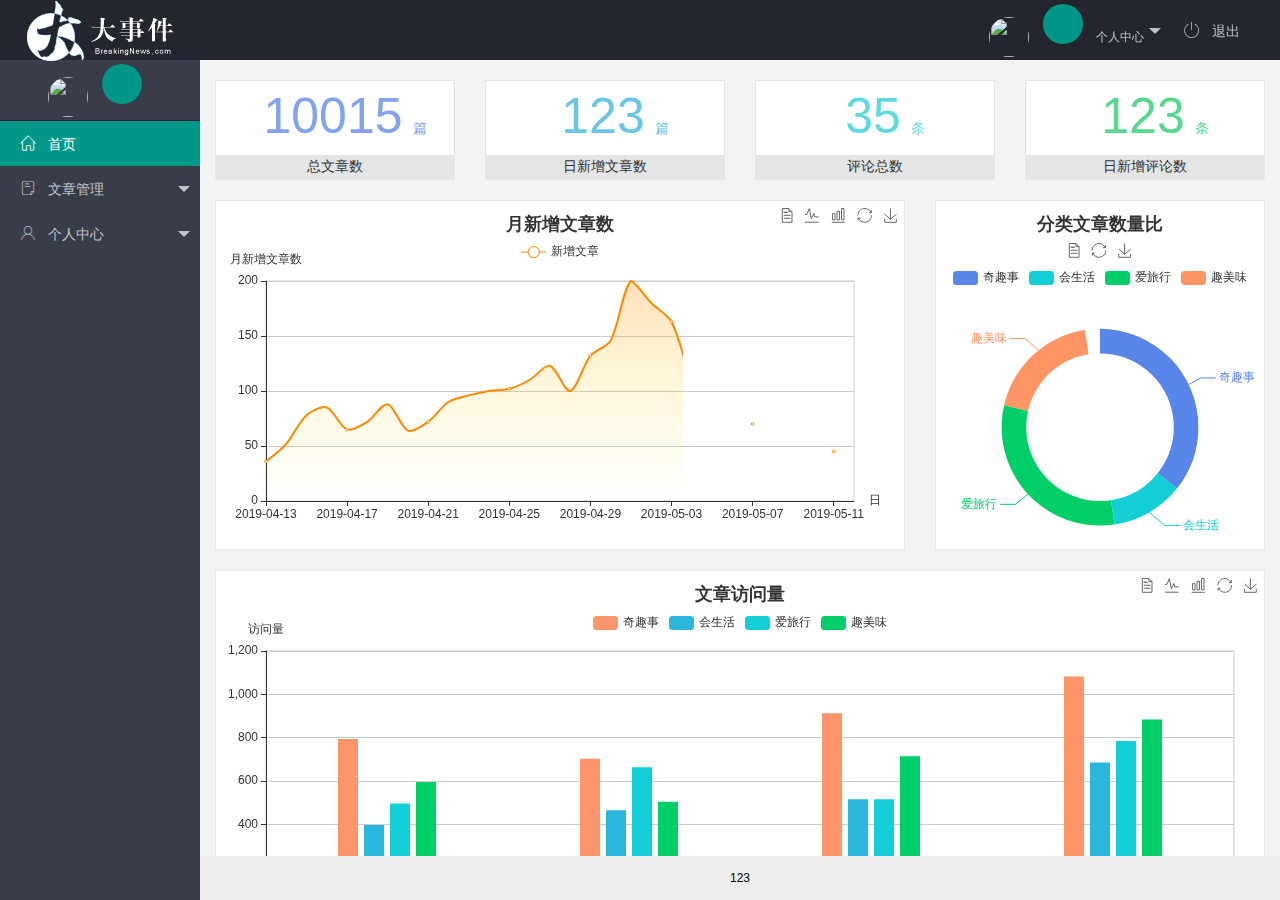
==== commit 53093082: "文件index改变" ====
--- a/index.html
+++ b/index.html
@@ -123,7 +123,7 @@
             <!-- 内容主体区域 -->
             <iframe name="fg" src="./home/dashboard.html" frameborder="0"></iframe>
         </div>
-
+        
         <div class="layui-footer">
             <!-- 底部固定区域 -->
             123
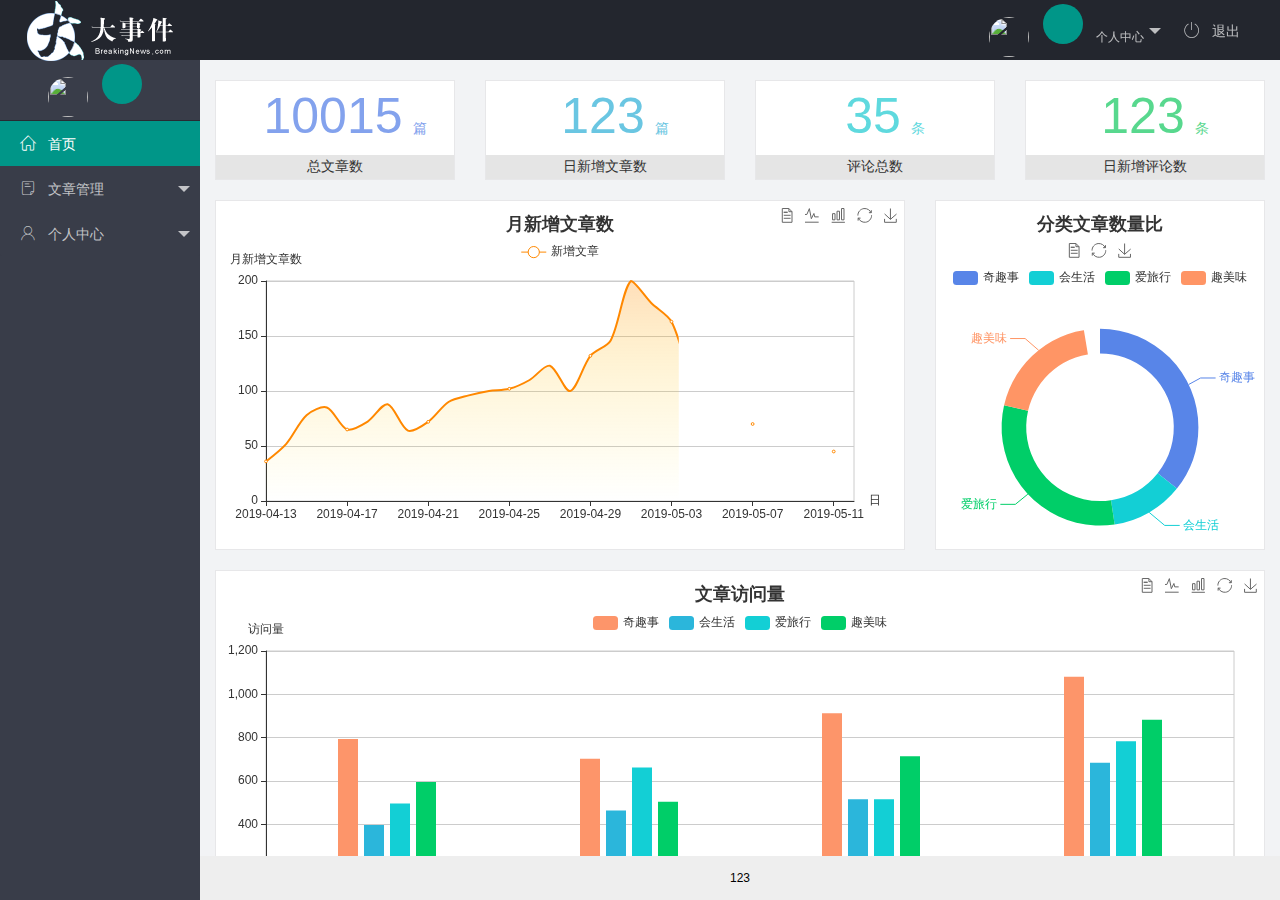
==== commit 184f88bd: "提交user文件" ====
--- a/index.html
+++ b/index.html
@@ -24,14 +24,14 @@
                     <a href="javascript:;" class="userinfo">
                         <img src="" alt="" class="layui-nav-img">
                         <span class="text-avatar">
-                         
+
                         </span>
                         个人中心</a>
                     <dl class="layui-nav-child">
                         <!-- 二级菜单 -->
-                        <dd><a href="javascript:;">基本资料</a></dd>
-                        <dd><a href="javascript:;">更换头像</a></dd>
-                        <dd><a href="javascript:;">重置密码</a></dd>
+                        <dd><a href="./user/user_info.html" target="fg">基本资料</a></dd>
+                        <dd><a href="./user/user_avatar.html" target="fg">更换头像</a></dd>
+                        <dd><a href="./user/user_pwd.html" target="fg">重置密码</a></dd>
                     </dl>
                 </li>
                 <li class="layui-nav-item">
@@ -96,19 +96,19 @@
                         </a>
                         <dl class="layui-nav-child">
                             <dd>
-                                <a href="javascript:;">
+                                <a href="./user/user_info.html" target="fg">
                                     <i class="layui-icon layui-icon-app"></i>
                                     基本资料
                                 </a>
                             </dd>
                             <dd>
-                                <a href="javascript:;">
+                                <a href="./user/user_avatar.html" target="fg">
                                     <i class="layui-icon layui-icon-app"></i>
                                     更换头像
                                 </a>
                             </dd>
                             <dd>
-                                <a href="javascript:;">
+                                <a href="./user/user_pwd.html" target="fg">
                                     <i class="layui-icon layui-icon-app"></i>
                                     重置密码
                                 </a>
@@ -123,7 +123,7 @@
             <!-- 内容主体区域 -->
             <iframe name="fg" src="./home/dashboard.html" frameborder="0"></iframe>
         </div>
-        
+
         <div class="layui-footer">
             <!-- 底部固定区域 -->
             123
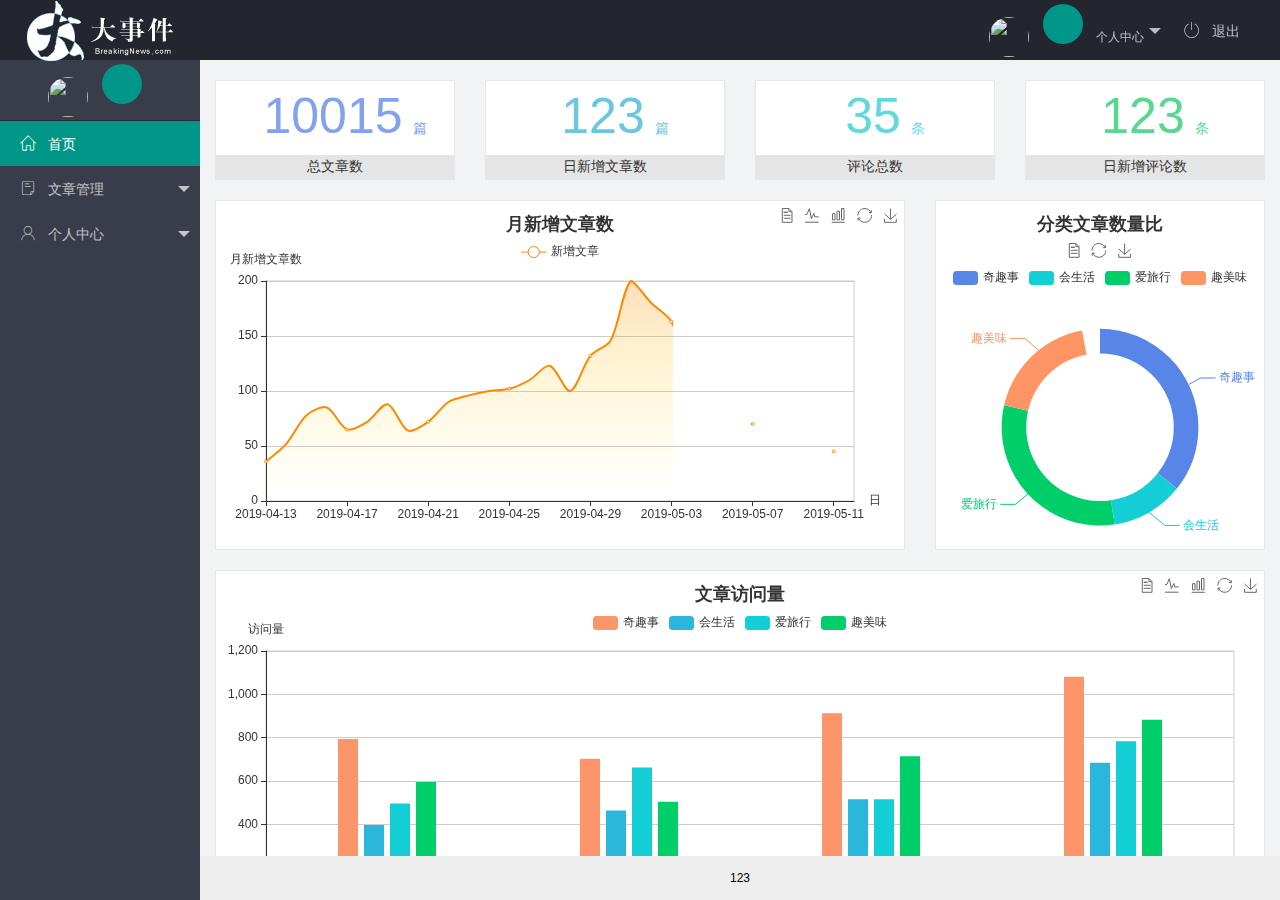
==== commit 8982e96c: "提交文章管理" ====
--- a/index.html
+++ b/index.html
@@ -6,18 +6,18 @@
     <meta name="viewport" content="width=device-width, initial-scale=1, maximum-scale=1">
     <title> 大事件后台 </title>
     <!-- 引入第三方的layui的css -->
-    <link rel="stylesheet" href="./assets/lib/layui/css/layui.css">
+    <link rel="stylesheet" href="/assets/lib/layui/css/layui.css">
     <!-- 引入第三方字体库 font -->
-    <link rel="stylesheet" href="./assets/fonts/iconfont.css">
+    <link rel="stylesheet" href="/assets/fonts/iconfont.css">
     <!-- 引入自己的css -->
-    <link rel="stylesheet" href="./assets/css/index.css">
+    <link rel="stylesheet" href="/assets/css/index.css">
 </head>
 
 <body class="layui-layout-body">
     <div class="layui-layout layui-layout-admin">
         <div class="layui-header">
             <div class="layui-logo">
-                <img src="./assets/images/logo.png" alt="">
+                <img src="/assets/images/logo.png" alt="">
             </div>
             <ul class="layui-nav layui-layout-right">
                 <li class="layui-nav-item">
@@ -29,9 +29,9 @@
                         个人中心</a>
                     <dl class="layui-nav-child">
                         <!-- 二级菜单 -->
-                        <dd><a href="./user/user_info.html" target="fg">基本资料</a></dd>
-                        <dd><a href="./user/user_avatar.html" target="fg">更换头像</a></dd>
-                        <dd><a href="./user/user_pwd.html" target="fg">重置密码</a></dd>
+                        <dd><a href="/user/user_info.html" target="fg">基本资料</a></dd>
+                        <dd><a href="/user/user_avatar.html" target="fg">更换头像</a></dd>
+                        <dd><a href="/user/user_pwd.html" target="fg">重置密码</a></dd>
                     </dl>
                 </li>
                 <li class="layui-nav-item">
@@ -57,7 +57,7 @@
                 <ul class="layui-nav layui-nav-tree" lay-filter="test" lay-shrink="all">
                     <!-- 文章管理 -->
                     <li class="layui-nav-item layui-this">
-                        <a href="./home/dashboard.html" target="fg">
+                        <a href="/home/dashboard.html" target="fg">
                             <span class="iconfont icon-home"></span>
                             首页</a>
                     </li>
@@ -69,19 +69,19 @@
                         </a>
                         <dl class="layui-nav-child">
                             <dd>
-                                <a href="javascript:;">
+                                <a href="/article/article_cate.html" target="fg">
                                     <i class="layui-icon layui-icon-app"></i>
                                     文章类别
                                 </a>
                             </dd>
-                            <dd>
-                                <a href="javascript:;">
+                            <dd id="target-article-list" class="">
+                                <a href="/article/article_list.html" target="fg" >
                                     <i class="layui-icon layui-icon-app"></i>
                                     文章列表
                                 </a>
                             </dd>
-                            <dd>
-                                <a href="javascript:;">
+                            <dd id="target-article-pub" class="">
+                                <a href="/article/article_pub.html" target="fg">
                                     <i class="layui-icon layui-icon-app"></i>
                                     发布文章
                                 </a>
@@ -96,19 +96,19 @@
                         </a>
                         <dl class="layui-nav-child">
                             <dd>
-                                <a href="./user/user_info.html" target="fg">
+                                <a href="/user/user_info.html" target="fg">
                                     <i class="layui-icon layui-icon-app"></i>
                                     基本资料
                                 </a>
                             </dd>
                             <dd>
-                                <a href="./user/user_avatar.html" target="fg">
+                                <a href="/user/user_avatar.html" target="fg">
                                     <i class="layui-icon layui-icon-app"></i>
                                     更换头像
                                 </a>
                             </dd>
                             <dd>
-                                <a href="./user/user_pwd.html" target="fg">
+                                <a href="/user/user_pwd.html" target="fg">
                                     <i class="layui-icon layui-icon-app"></i>
                                     重置密码
                                 </a>
@@ -130,20 +130,10 @@
         </div>
     </div>
     <!-- 移入layui的js 文件 实现表单验证 -->
-    <script src="./assets/lib/layui/layui.all.js"></script>
-    <script src="./assets/lib/jquery.js"></script>
-    <script src="./assets/lib/template-web.js"></script>
-    <script src="./assets/js/baseAPI.js"></script>
-    <script src="./assets/js/index.js"></script>
-    <!-- <script>
-        //JavaScript代码区域
-        layui.use('element', function () {
-            var element = layui.element;
-
-        });
-    </script> -->
-
-
+    <script src="/assets/lib/layui/layui.all.js"></script>
+    <script src="/assets/lib/jquery.js"></script>
+    <script src="/assets/js/baseAPI.js"></script>
+    <script src="/assets/js/index.js"></script>
 </body>
 
 </html>